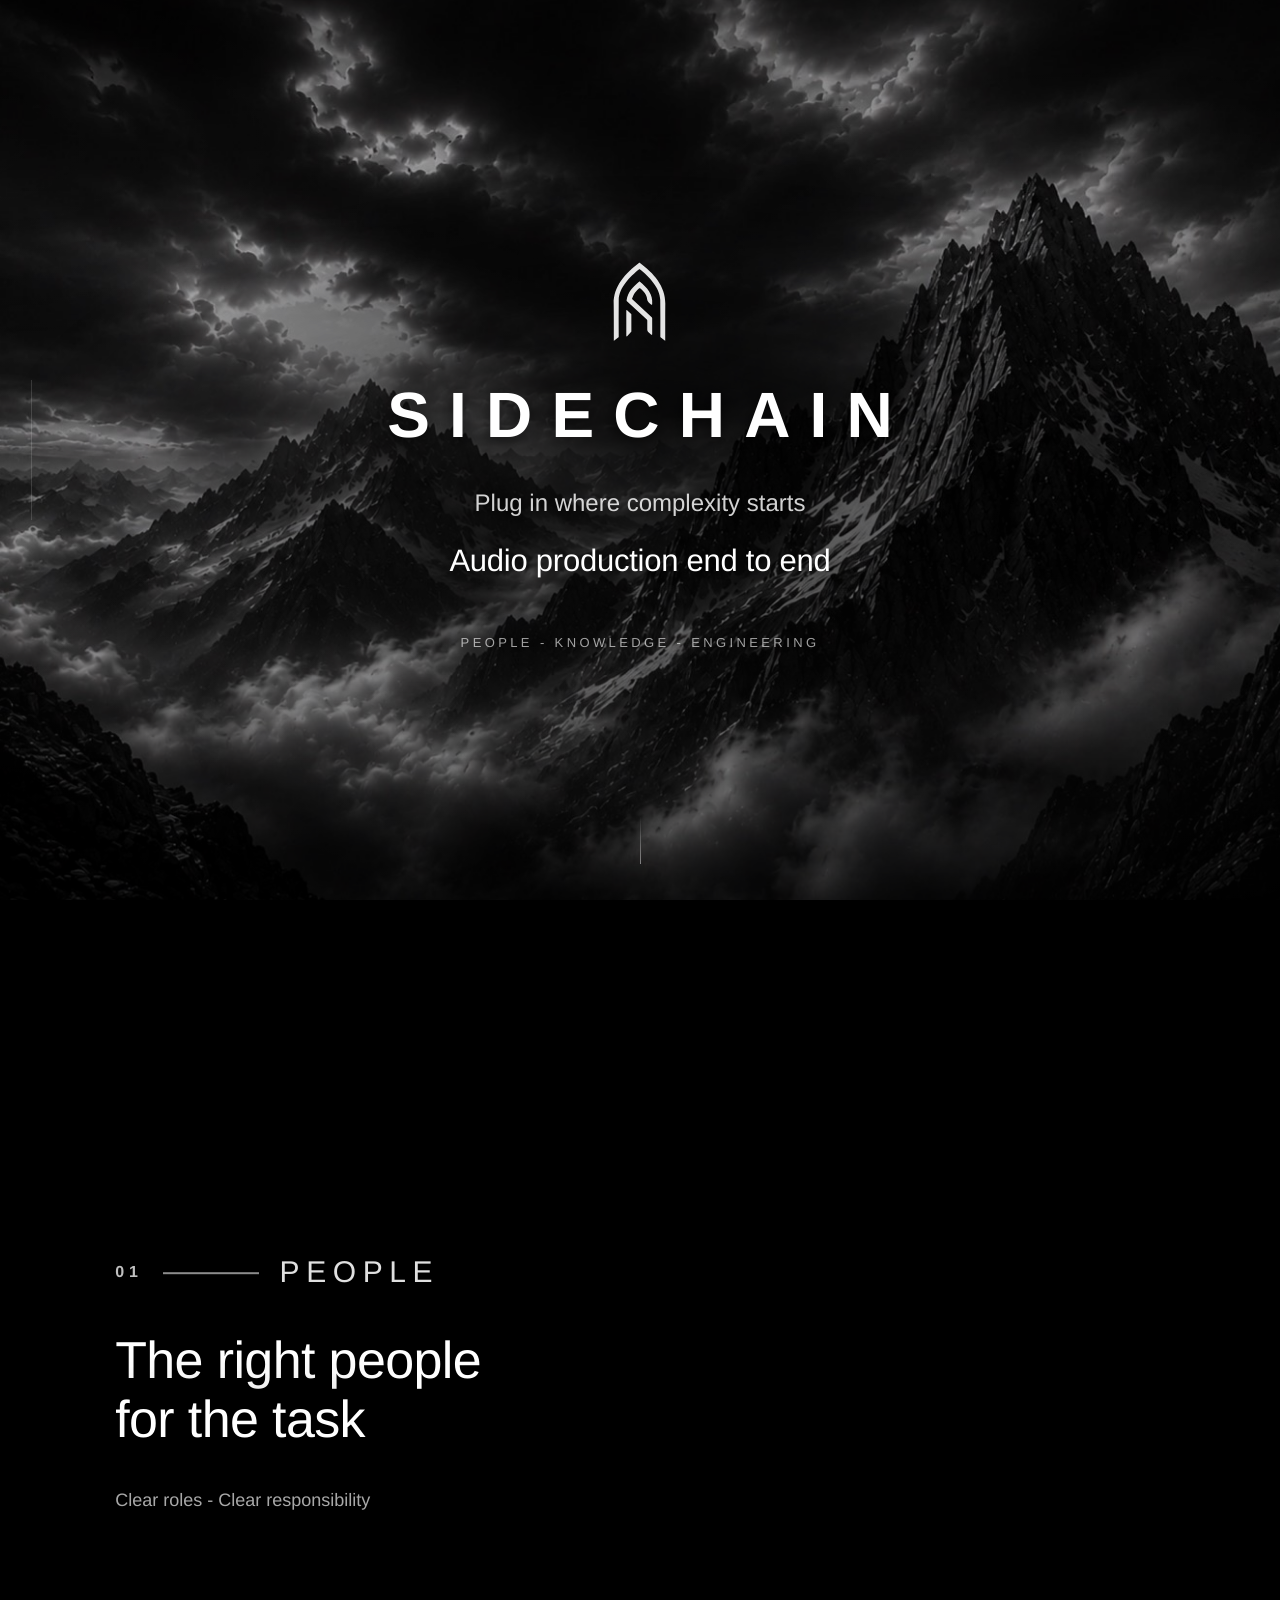
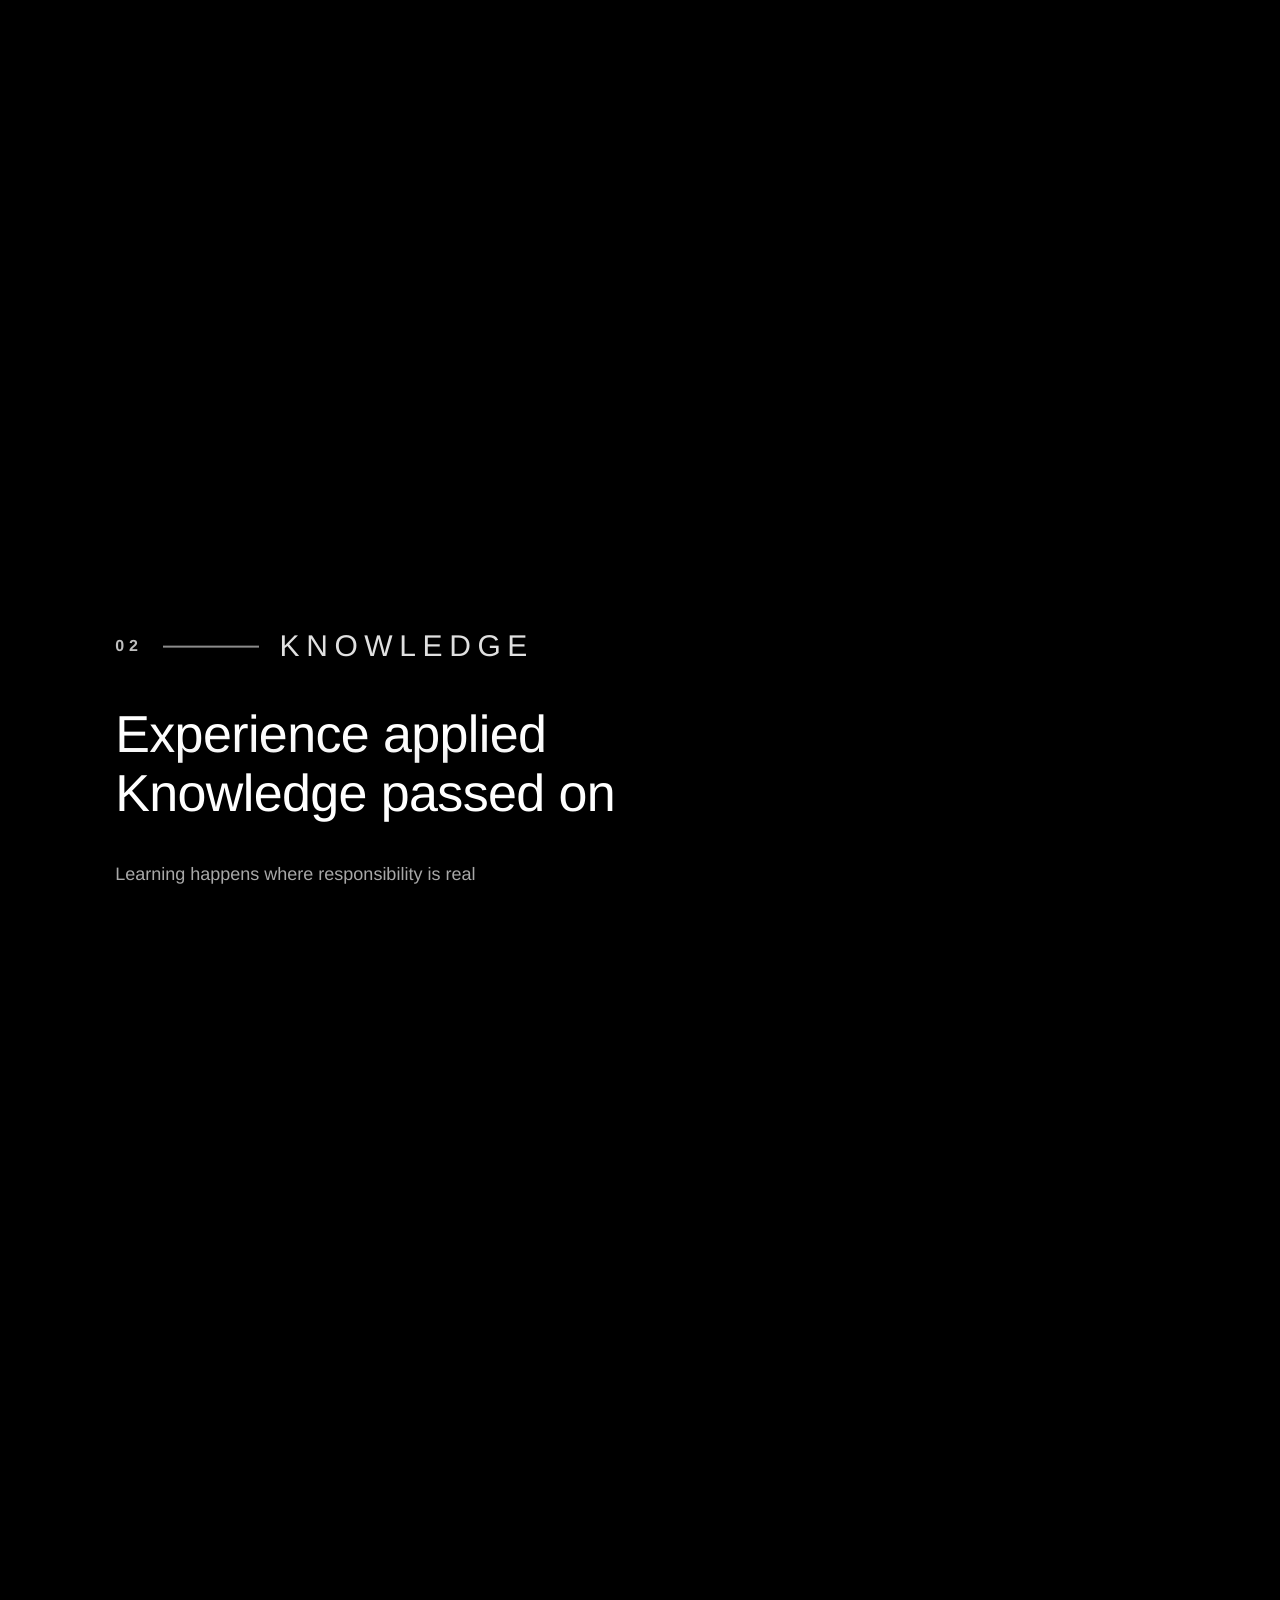
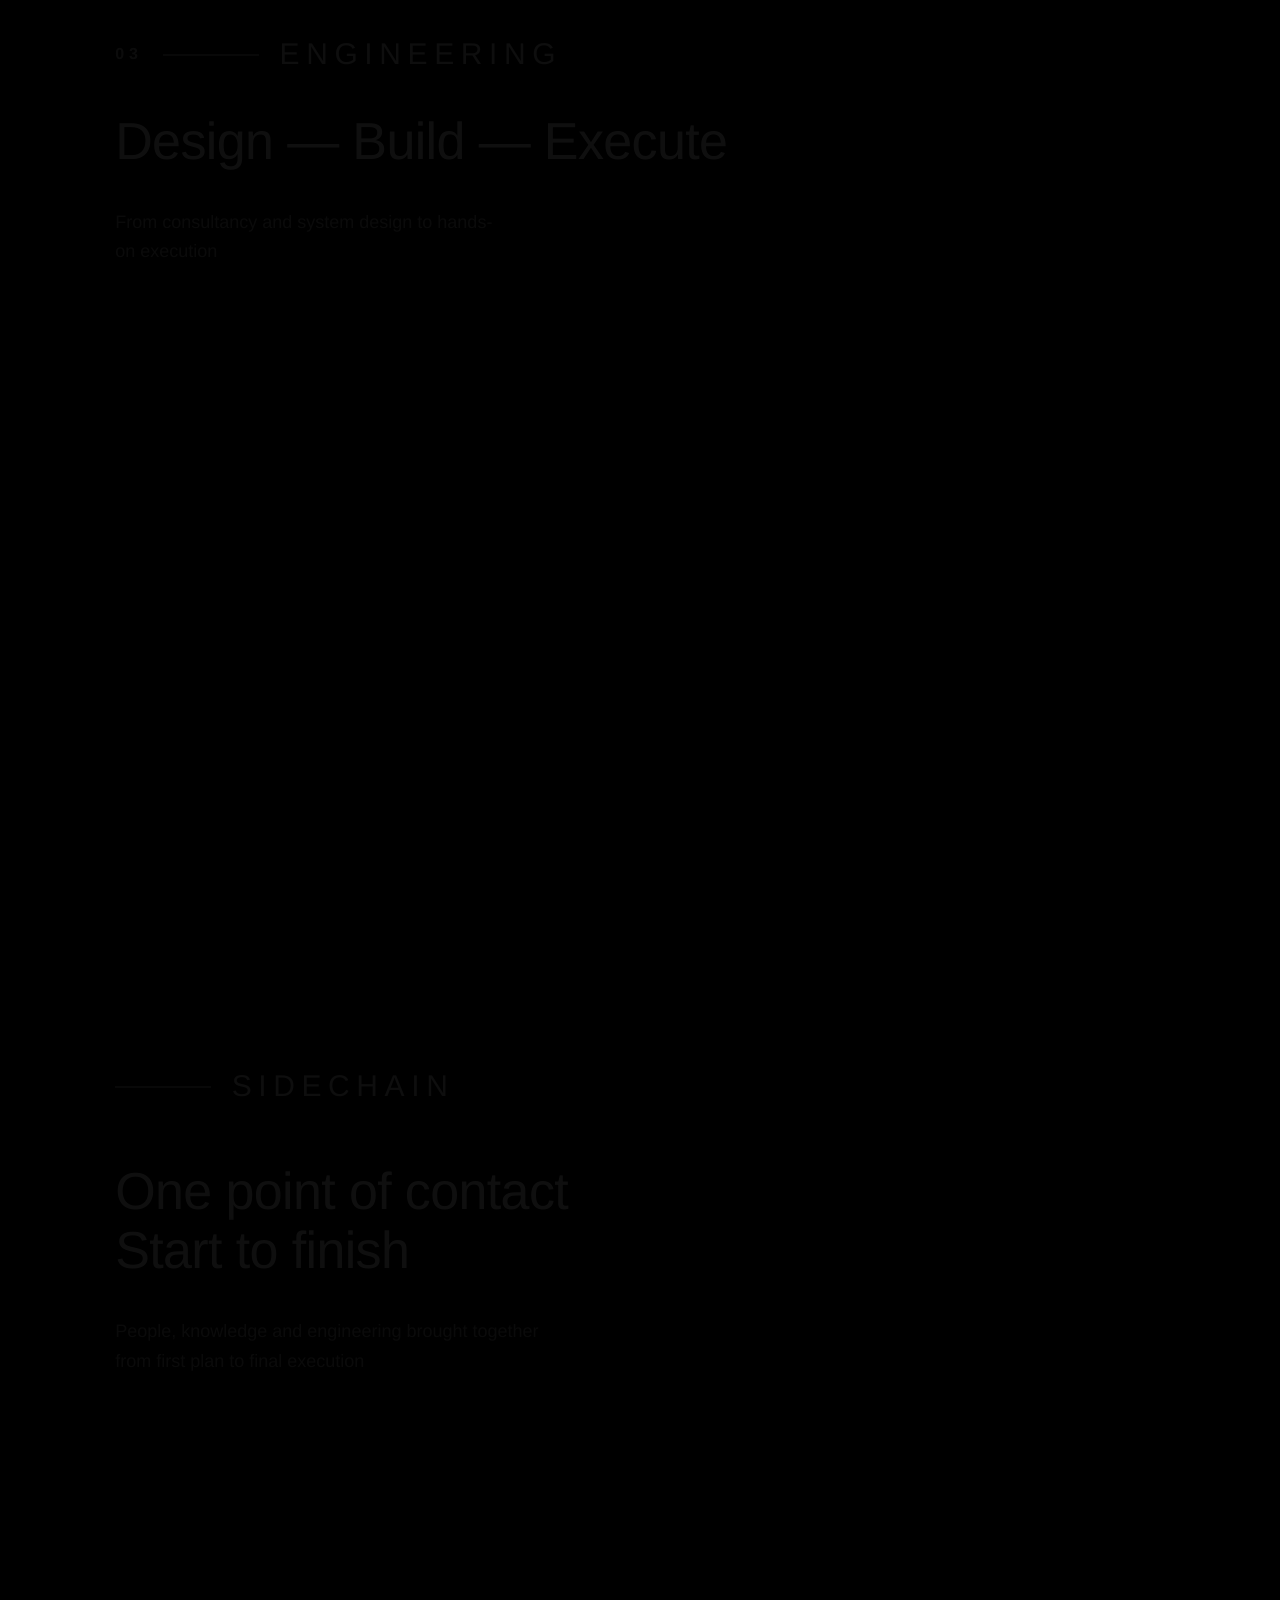
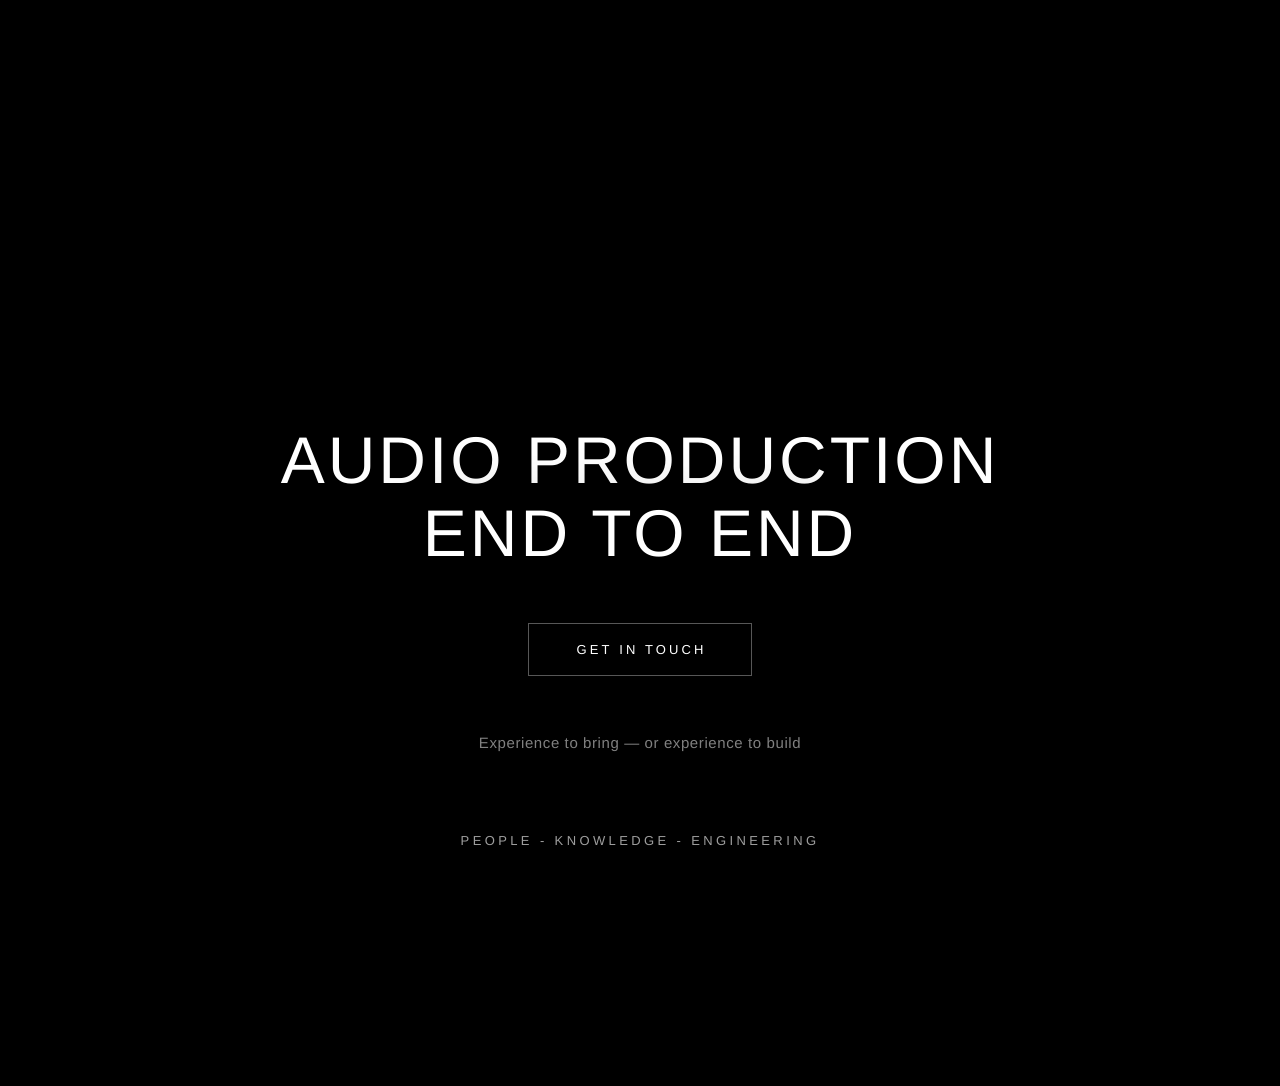
==== index.html @ d7e19b29 "Declare the icon sizes the file actually contains Co-Authored-By: Claude Opus 5 (1M context) <norepl" ====
<!doctype html>
<html lang="en">
  <head>
    <meta charset="utf-8" />
    <meta name="viewport" content="width=device-width, initial-scale=1, viewport-fit=cover" />

    <title>Sidechain · Audio production end to end</title>

    <meta
      name="description"
      content="Audio production end to end. People, knowledge and engineering for live production."
    />

    <link rel="canonical" href="https://sidechain.global" />

    <meta property="og:title" content="Sidechain · Audio production end to end" />
    <meta property="og:description" content="Audio production end to end. People, knowledge and engineering for live production." />
    <meta property="og:type" content="website" />
    <meta property="og:url" content="https://sidechain.global" />
    <meta property="og:image" content="https://sidechain.global/og-card.png" />
    <meta property="og:image:width" content="1200" />
    <meta property="og:image:height" content="630" />
    <meta property="og:image:alt" content="Sidechain · audio production end to end" />
    <meta property="og:site_name" content="Sidechain" />
    <meta property="og:locale" content="en" />

    <meta name="twitter:card" content="summary_large_image" />
    <meta name="twitter:title" content="Sidechain · Audio production end to end" />
    <meta name="twitter:description" content="Audio production end to end. People, knowledge and engineering for live production." />
    <meta name="twitter:image" content="https://sidechain.global/og-card.png" />
    <meta name="twitter:image:alt" content="Sidechain · audio production end to end" />

    <!-- The .ico really does carry 16, 32 and 48; say so rather than letting
         a browser pick on a wrong declaration. -->
    <link rel="icon" href="/favicon.ico" sizes="16x16 32x32 48x48" />
    <link rel="icon" href="/favicon.svg" type="image/svg+xml" sizes="any" />
    <link rel="apple-touch-icon" href="/apple-touch-icon.png" />
    <link rel="manifest" href="/site.webmanifest" />
    <meta name="theme-color" content="#000000" />

    <link rel="stylesheet" href="style.css?v=30" />

    <script type="application/ld+json">
      {
        "@context": "https://schema.org",
        "@type": "Organization",
        "name": "Sidechain",
        "url": "https://sidechain.global",
        "logo": "https://sidechain.global/brand/icon-512.png",
        "image": "https://sidechain.global/og-card.png",
        "description": "Audio production end to end. People, knowledge and engineering for live production.",
        "email": "hello@sidechain.global",
        "knowsAbout": ["Live audio production", "Sound system design", "RF coordination", "Audio crew"],
        "address": { "@type": "PostalAddress", "addressCountry": "BE" }
      }
    </script>
  </head>

  <body>

    <!-- ═══ FIXED ENVIRONMENT ═══════════════════════════════════════════
         Never scrolls. The whole page is read through this one landscape.
         Layers, back to front:
           .env-media  mountain video (hero.jpg underneath as the base and
                       the fallback for mobile, reduced motion, no-codec)
           .env-mist   two drifting cloud fields, 90s and 130s cycles
           .env-veil   black readability overlay, opacity driven by scroll
    -->
    <div class="env" aria-hidden="true">
      <div class="env-media">
        <video
          class="env-video"
          autoplay
          muted
          loop
          playsinline
          preload="auto"
        >
          <!-- hero-loop.mp4 is the source clip followed by its own reverse,
               so the last frame is one step from the first and the loop has
               no cut in it. 10s at 0.5x reads as a 20s weather cycle.
               H.264 only, and deliberately: the HEVC original would not
               decode in Firefox or on most Windows machines, and one file
               that behaves the same everywhere beats two that do not.
               Rebuild it with _tools/pingpong.swift after replacing the clip. -->
          <source src="hero-loop.mp4" type="video/mp4; codecs=avc1.4d401f" />
        </video>
      </div>

      <!-- The cloud field. Its own slow drift runs on the two children; the
           wrapper is what scrolling moves, so the two never fight over the
           same transform. -->
      <div class="env-weather">
        <div class="env-mist env-mist-a"></div>
        <div class="env-mist env-mist-b"></div>
      </div>
      <div class="env-veil"></div>
    </div>


    <!-- ═══ FIXED RAIL ══════════════════════════════════════════════════
         A hairline that fills as the page is read. The only persistent
         interface element on the page.
    -->
    <div class="rail" aria-hidden="true">
      <span class="railTrack"><span class="railFill"></span></span>
    </div>


    <!-- ═══ SCROLLING CONTENT ═══════════════════════════════════════════
         The Production and Gear chapters and the coverage drawing were cut,
         not lost: they are in commit fa2a7c5 and in the history of this file.
         They are kept out of the source because commented-out copy still
         ships to every visitor and shows up in view-source. -->
    <main class="scroll">

      <!-- ── Opening ────────────────────────────────────────────────── -->
      <section class="ch ch-hero" data-chapter="00">
        <div class="chInner chInner-center">
          <img class="mark" src="logo.svg" width="104" height="104" alt="" />
          <p class="wordmark">SIDECHAIN</p>

          <p class="tagline">Plug in where complexity starts</p>

          <h1 class="heroLine">Audio production end to end</h1>

          <p class="elements">People - Knowledge - Engineering</p>
        </div>

        <div class="cue" aria-hidden="true"></div>
      </section>




      <!-- ── 01 People ──────────────────────────────────────────────── -->
      <section class="ch" data-chapter="01">
        <div class="chInner">
          <p class="chLabel">
            <span class="chNum">01</span>
            <span class="chRule"></span>
            <span class="chName">People</span>
          </p>

          <h2 class="chHead">
            The right people<br />
            for the task
          </h2>

          <p class="chNote">Clear roles - Clear responsibility</p>
        </div>
      </section>


      <!-- ── 02 Knowledge ───────────────────────────────────────────── -->
      <section class="ch" data-chapter="02">
        <div class="chInner">
          <p class="chLabel">
            <span class="chNum">02</span>
            <span class="chRule"></span>
            <span class="chName">Knowledge</span>
          </p>

          <h2 class="chHead">
            Experience applied<br />
            Knowledge passed on
          </h2>

          <p class="chNote">Learning happens where responsibility is real</p>
        </div>
      </section>




      <!-- ── 03 Engineering ─────────────────────────────────────────────
           The only chapter carrying a drawing. Coverage arcs over a venue
           footprint, thin and unlabelled: the work shown, not claimed.
           No numbers — invented figures read as fake to this audience.
      -->
      <section class="ch ch-eng" data-chapter="03">

        <div class="chInner">
          <p class="chLabel">
            <span class="chNum">03</span>
            <span class="chRule"></span>
            <span class="chName">Engineering</span>
          </p>

          <h2 class="chHead">Design &#8212; Build &#8212; Execute</h2>

          <p class="chNote">
            From consultancy and system design to hands-on execution
          </p>
        </div>
      </section>


      <!-- ── Sidechain ──────────────────────────────────────────────────
           Where the three pillars land. Deliberately unnumbered: it is not a
           fourth pillar but what the other three add up to, so the label row
           keeps the rule and drops the number. Taller than a pillar, with
           more air above the headline.
      -->
      <section class="ch ch-sum">
        <div class="chInner">
          <p class="chLabel">
            <span class="chRule"></span>
            <span class="chName">Sidechain</span>
          </p>

          <h2 class="chHead">
            One point of contact<br />
            Start to finish
          </h2>

          <p class="chNote">
            People, knowledge and engineering brought together from first plan
            to final execution
          </p>
        </div>
      </section>


      <!-- ── Closing ────────────────────────────────────────────────── -->
      <section class="ch ch-close" data-chapter="04">
        <div class="chInner chInner-center">
          <h2 class="statement statement-close">
            Audio production<br />
            end to end
          </h2>

          <p class="contact">
            <a
              class="btn"
              href="mailto:hello@sidechain.global"
              aria-label="Get in touch: hello@sidechain.global"
            >Get in touch</a>
          </p>

          <!-- Not a second call to action, and deliberately not a link: it
               takes its meaning from the button above it. -->
          <p class="invite">Experience to bring &#8212; or experience to build</p>

          <p class="elements elements-close">People - Knowledge - Engineering</p>
        </div>
      </section>

    </main>


    <script>
      (function () {
        'use strict';

        var root    = document.documentElement;
        var video   = document.querySelector('.env-video');
        var still   = window.matchMedia('(prefers-reduced-motion: reduce)').matches;
        var sections = Array.prototype.slice.call(document.querySelectorAll('.ch'));
        var railFill = document.querySelector('.railFill');

        // Reduced motion: everything visible, nothing driven by scroll.
        if (still) {
          root.classList.add('is-still');
          sections.forEach(function (s) { s.style.setProperty('--v', 1); });
          return;
        }

        root.classList.add('is-live');

        var queued = false;

        // Scroll speeds the sky up and eases it back down. Rate is chased
        // rather than set, so a flick of the wheel is a gust and not a jump.
        // The clip is 24fps, so playing it at rate r shows 24r distinct frames
        // a second. At 0.28 that is under 7, which the eye reads as judder.
        // 0.55 keeps it slow and puts it back above 13.
        var REST_RATE = 0.55;
        var MAX_RATE  = 1.5;
        var lastY     = window.scrollY;
        var rate      = REST_RATE;
        var gust      = 0;

        function frame() {
          queued = false;

          var vh   = window.innerHeight;
          var max  = Math.max(1, document.body.scrollHeight - vh);
          var page = Math.min(1, Math.max(0, window.scrollY / max));

          // Distance moved since the last frame, in screens per frame.
          var moved = Math.abs(window.scrollY - lastY) / vh;
          lastY = window.scrollY;
          gust  = Math.max(gust * 0.965, Math.min(1, moved * 9));

          // Page progress: drives the veil, the parallax and the rail fill.
          root.style.setProperty('--sp', page.toFixed(4));
          if (railFill) railFill.style.transform = 'scaleY(' + page.toFixed(4) + ')';

          // Per-section visibility: 1 at the centre of the viewport, easing to
          // 0 as the section's midpoint reaches either edge. Content surfaces
          // out of the landscape and sinks back into it.
          for (var i = 0; i < sections.length; i++) {
            var s   = sections[i];
            var box = s.getBoundingClientRect();
            var mid = box.top + box.height / 2;
            var d   = Math.abs(mid - vh / 2) / (vh * 0.72);
            var v   = Math.min(1, Math.max(0, 1 - d));

            v = v * v * (3 - 2 * v); // smoothstep
            s.style.setProperty('--v', v.toFixed(3));
          }

          if (video && video.readyState > 0) {
            var target = REST_RATE + (MAX_RATE - REST_RATE) * gust;
            rate += (target - rate) * 0.045;

            // Write it only when it has actually moved. Assigning
            // playbackRate every frame makes the decoder re-time the stream
            // sixty times a second for changes too small to see.
            if (Math.abs(rate - video.playbackRate) > 0.02) {
              video.playbackRate = rate;
            }
          }

          // Keep the loop alive until the gust has died and the rate has
          // settled. Without this the loop only ran on scroll events, so the
          // sky stayed at whatever speed the last scroll left it at.
          if (gust > 0.002 || Math.abs(rate - REST_RATE) > 0.004) onScroll();
        }

        function onScroll() {
          if (queued) return;
          queued = true;
          requestAnimationFrame(frame);
        }

        window.addEventListener('scroll', onScroll, { passive: true });
        window.addEventListener('resize', onScroll);
        frame();

        // Half speed at rest: the clouds drift instead of racing.
        if (video) {
          video.playbackRate = REST_RATE;
          video.play().catch(function () {
            // Autoplay refused (iOS low power, data saver). hero.jpg stays.
          });
        }
      }());
    </script>
  </body>
</html>
---- style.css ----
/* ═══════════════════════════════════════════════════════════════════════
   Sidechain — one continuous cinematic scene.

   The landscape is fixed. The content scrolls through it. There are no
   opaque section backgrounds anywhere: readability is bought with black
   gradients only, so the mountain is never covered up, only dimmed.
   ═══════════════════════════════════════════════════════════════════════ */

* { margin: 0; padding: 0; box-sizing: border-box; }

:root {
  --bg:     #000;
  --fg:     #fff;
  --muted:  rgba(255,255,255,.82);
  --muted2: rgba(255,255,255,.50);

  /* Scroll progress 0 → 1, written by JS. Falls back to 0 without JS. */
  --sp: 0;
}

html {
  background: var(--bg);
  color: var(--fg);
  -webkit-text-size-adjust: 100%;
}

body {
  /* System stack only — no webfont, so the site makes zero third-party
     requests and there is no flash of unstyled text over the landscape. */
  font-family: -apple-system, BlinkMacSystemFont, "Segoe UI", "Helvetica Neue",
               Helvetica, Arial, sans-serif;
  -webkit-font-smoothing: antialiased;
  text-rendering: geometricPrecision;
  overflow-x: hidden;
}

a { color: inherit; text-decoration: none; }

/* Say the colour rather than inheriting it: an inherited value loses to any
   host stylesheet that colours headings, and this page is dark type away
   from unreadable. */
h1, h2 { color: var(--fg); font-weight: inherit; }


/* ═══ FIXED ENVIRONMENT ══════════════════════════════════════════════ */

.env {
  position: fixed;
  inset: 0;
  z-index: 0;
  overflow: hidden;
  pointer-events: none;
  background: #000;
}

/* hero.jpg is the base layer: it is what shows on mobile, under reduced
   motion, and in any browser that will not decode the video. The video
   sits on top of it, so a failed decode degrades to a still frame. */
.env-media {
  position: absolute;
  inset: -4vh -4vw;                 /* bleed, so parallax never shows an edge */
  background-image: url('hero.jpg');
  background-size: cover;
  background-position: center 34%;
  background-repeat: no-repeat;

  /* Extremely subtle depth: 1.00 → 1.07 over the whole page. */
  transform: scale(calc(1 + 0.07 * var(--sp)))
             translateY(calc(-2vh * var(--sp)));
  transform-origin: 50% 40%;
  will-change: transform;
}

/* The source clip carries a watermark in the bottom right corner. The video
   box is drawn taller than its container and anchored to the top, so the last
   ~130px of the frame falls outside .env (overflow: hidden) and is never seen.
   Raise the offset if the watermark ever reappears. */
.env-video {
  position: absolute;
  top: 0;
  left: 0;
  width: 100%;
  height: calc(100% + 130px);
  object-fit: cover;
  object-position: center top;
}

/* ── Mist ─────────────────────────────────────────────────────────────
   Two soft white fields drifting across each other on very long, offset
   cycles. This is where most of the "the world is moving" feeling comes
   from, and it is the only motion that survives when the video does not
   play at all. */

/* Scrolling pushes the cloud field across and down: the weather moves
   because you moved, not only because time passed. The wrapper carries the
   scroll transform, the children carry their own animation. */
.env-weather {
  position: absolute;
  inset: 0;
  transform: translate3d(calc(-8vw * var(--sp)), calc(3vh * var(--sp)), 0);
  will-change: transform;
}

.env-mist {
  position: absolute;
  inset: -34%;
  opacity: .5;
  mix-blend-mode: screen;
}

.env-mist-a {
  background: radial-gradient(45% 30% at 30% 55%, rgba(255,255,255,.10), rgba(255,255,255,0) 70%),
              radial-gradient(35% 22% at 72% 40%, rgba(255,255,255,.07), rgba(255,255,255,0) 70%);
  animation: driftA 165s ease-in-out infinite alternate;
}

.env-mist-b {
  background: radial-gradient(55% 26% at 60% 68%, rgba(255,255,255,.08), rgba(255,255,255,0) 72%),
              radial-gradient(30% 18% at 18% 30%, rgba(255,255,255,.06), rgba(255,255,255,0) 70%);
  animation: driftB 235s ease-in-out infinite alternate;
}

@keyframes driftA {
  from { transform: translate3d(-3%, 1%, 0) scale(1.00); }
  to   { transform: translate3d( 4%, -2%, 0) scale(1.08); }
}

@keyframes driftB {
  from { transform: translate3d( 3%, -1%, 0) scale(1.06); }
  to   { transform: translate3d(-4%, 2%, 0) scale(1.00); }
}

/* ── Veil ─────────────────────────────────────────────────────────────
   Global readability dimmer. Light over the opening, heavier through the
   chapters where there is more to read, so the page walks from open sky
   into deeper weather as it is read. */

.env-veil {
  position: absolute;
  inset: 0;
  background:
    linear-gradient(to bottom,
      rgba(0,0,0,.55) 0%,
      rgba(0,0,0,.12) 26%,
      rgba(0,0,0,.14) 62%,
      rgba(0,0,0,.72) 92%,
      rgba(0,0,0,.90) 100%),
    rgba(0,0,0,.30);
  opacity: calc(.72 + .28 * var(--sp));
}


/* ═══ RAIL ═══════════════════════════════════════════════════════════ */

/* A bare progress hairline. It deliberately carries no number: the chapter
   labels already show 01–05, and a number here landed on the same line as
   the label it was repeating. */
.rail {
  position: fixed;
  z-index: 3;
  left: max(22px, 2.4vw);
  top: 50%;
  transform: translateY(-50%);
  pointer-events: none;
}

.railTrack {
  display: block;
  position: relative;
  width: 1px;
  height: 140px;
  background: rgba(255,255,255,.14);
}

.railFill {
  position: absolute;
  inset: 0;
  background: rgba(255,255,255,.55);
  transform: scaleY(0);
  transform-origin: top;
}


/* ═══ SCROLLING CONTENT ══════════════════════════════════════════════ */

.scroll {
  position: relative;
  z-index: 2;
}

/* Each chapter gets more than a screen, so a statement is never rushed
   past and never shares the viewport with the next one. */
.ch {
  /* Per-section visibility, 0 → 1 → 0 as the section crosses the viewport.
     JS overwrites it as an inline style; declared here so a page without JS
     simply shows every chapter at full strength. */
  --v: 1;

  position: relative;
  min-height: 108vh;
  min-height: 108svh;
  display: grid;
  align-items: center;
  padding: 14vh max(24px, 6vw) 14vh max(64px, 9vw);
}

.ch-hero,
.ch-close {
  min-height: 100vh;
  min-height: 100svh;
  justify-items: center;
  text-align: center;
  padding-left: max(24px, 6vw);
}

/* --v is per-section visibility, 0 → 1 → 0 as it crosses the viewport.
   Set to 1 by CSS here so a page without JS shows everything. */
.chInner {
  position: relative;
  width: min(760px, 100%);
  min-width: 0;
  max-width: 100%;
  opacity: var(--v);
  transform: translateY(calc(22px * (1 - var(--v))));
}

.is-live .chInner {
  opacity: calc(.06 + .94 * var(--v));
}

.chInner-center { width: min(900px, 100%); }

/* Local readability wash. A wide, soft, off-centre ellipse rather than a
   panel: it darkens the landscape behind the words without ever reading
   as a box drawn on top of it. */
.chInner::before {
  content: '';
  position: absolute;
  z-index: -1;
  inset: -12vh -22vw -12vh -18vw;
  background: radial-gradient(60% 52% at 34% 50%,
              rgba(0,0,0,.86), rgba(0,0,0,.42) 52%, rgba(0,0,0,0) 78%);
  opacity: var(--v);
  pointer-events: none;
}

.chInner-center::before {
  inset: -14vh -20vw;
  background: radial-gradient(58% 54% at 50% 50%,
              rgba(0,0,0,.72), rgba(0,0,0,.30) 54%, rgba(0,0,0,0) 78%);
}


/* ── Opening ─────────────────────────────────────────────────────────── */

.mark {
  display: block;
  margin: 0 auto clamp(20px, 3.4vh, 32px);
  width: clamp(72px, 8vw, 104px);
  height: auto;
  filter: invert(1);
  opacity: .92;
}

/* The opening leads with identity: mark, then wordmark, then the tagline,
   then what the company actually does. The message is not the largest thing
   here — it gets its full size at the close, where it stands alone. */
.wordmark {
  font-size: clamp(26px, 5.4vw, 64px);
  font-weight: 700;
  letter-spacing: 0.30em;
  text-indent: 0.30em;          /* balances the trailing letter-space */
  line-height: 1;
  color: var(--fg);
  margin-bottom: clamp(26px, 4.5vh, 42px);
  text-shadow: 0 0 60px rgba(0,0,0,.85), 0 2px 14px rgba(0,0,0,.65);
}

.tagline {
  text-wrap: balance;
  font-size: clamp(16px, 2vw, 24px);
  font-weight: 300;
  line-height: 1.35;
  color: var(--muted);
  text-shadow: 0 0 30px rgba(0,0,0,.9), 0 1px 8px rgba(0,0,0,.8);
}

.heroLine {
  text-wrap: balance;
  font-size: clamp(19px, 2.5vw, 31px);
  font-weight: 400;
  line-height: 1.25;
  letter-spacing: -0.008em;
  color: var(--fg);
  margin-top: clamp(14px, 2.4vh, 22px);
  text-shadow: 0 0 40px rgba(0,0,0,.85), 0 2px 12px rgba(0,0,0,.65);
}

.statement {
  text-wrap: balance;
  font-size: clamp(38px, 7.4vw, 92px);
  font-weight: 500;
  line-height: 1.04;
  letter-spacing: -0.015em;
  color: var(--fg);
  text-shadow: 0 0 60px rgba(0,0,0,.85), 0 2px 14px rgba(0,0,0,.65);
}

.elements {
  font-size: clamp(10px, 1.2vw, 13px);
  font-weight: 400;
  letter-spacing: 0.26em;
  text-transform: uppercase;
  color: rgba(255,255,255,.62);
  margin-top: clamp(34px, 6vh, 60px);
  text-shadow: 0 0 24px rgba(0,0,0,.9);
}

.cue {
  position: absolute;
  z-index: 2;
  bottom: max(28px, 4vh);
  left: 50%;
  width: 1px;
  height: 48px;
  background: linear-gradient(to bottom, rgba(255,255,255,0), rgba(255,255,255,.45));
  pointer-events: none;
}


/* ── Chapters ────────────────────────────────────────────────────────── */

.chLabel {
  display: flex;
  align-items: center;
  gap: clamp(14px, 1.6vw, 22px);
  font-size: clamp(11px, 1.4vw, 16px);
  letter-spacing: 0.30em;
  text-transform: uppercase;
  color: rgba(255,255,255,.60);
  margin-bottom: clamp(26px, 4.6vh, 44px);
}

.chNum   { color: rgba(255,255,255,.75); font-weight: 600; }
.chRule  { width: clamp(36px, 7.5vw, 108px); height: 2px; background: rgba(255,255,255,.55); }

/* The pillar name carries the section, so it is sized as a heading in its own
   right. The number and the rule stay at label size beside it. */
.chName {
  font-size: clamp(17px, 2.5vw, 30px);
  letter-spacing: 0.22em;
  color: rgba(255,255,255,.88);
  text-shadow: 0 0 24px rgba(0,0,0,.9);
}

.chHead {
  text-wrap: balance;
  font-size: clamp(26px, 4.3vw, 52px);
  font-weight: 400;
  line-height: 1.14;
  letter-spacing: -0.012em;
  color: var(--fg);
  text-shadow: 0 0 50px rgba(0,0,0,.85), 0 2px 12px rgba(0,0,0,.6);
}

.chNote {
  text-wrap: pretty;
  font-size: clamp(15px, 1.5vw, 18px);
  font-weight: 300;
  line-height: 1.62;
  /* Not --muted2: at .50 this sat right on the edge of readable where the
     landscape behind it is a lit slope rather than sky. */
  color: rgba(255,255,255,.66);
  max-width: 44ch;
  margin-top: clamp(22px, 4vh, 36px);
  text-shadow: 0 0 24px rgba(0,0,0,.9);
}



/* ── Sidechain, the conclusion ───────────────────────────────────────── */

/* More room than a pillar gets, because this is where the three of them
   land. Everything else about it is the chapter system unchanged. */
.ch-sum { min-height: 130vh; }

.ch-sum .chLabel { margin-bottom: clamp(34px, 6.5vh, 60px); }
.ch-sum .chHead  { margin-bottom: clamp(10px, 2vh, 18px); }

.chNote + .chNote { margin-top: 16px; }


/* ── Closing ─────────────────────────────────────────────────────────── */

.ch-close { min-height: 100vh; }

/* The close is set in caps: it is a sign-off rather than a sentence, and it
   sits in the same register as the pillars under it. Caps read larger than
   lower case at the same size, so the size comes down and the tracking opens
   up to stop the words gluing together. */
.statement-close {
  text-transform: uppercase;
  font-size: clamp(26px, 5.2vw, 66px);
  letter-spacing: 0.045em;
  font-weight: 500;
  line-height: 1.1;
}

.contact {
  margin-top: clamp(36px, 6vh, 58px);
}

/* A hairline rectangle in the same register as the pillars: uppercase, widely
   tracked, no fill until it is pointed at. The only thing on the page that
   responds to a cursor, which is what makes it read as the way out. */
.btn {
  display: inline-block;
  padding: clamp(15px, 2vh, 20px) clamp(28px, 4vw, 44px);
  border: 1px solid rgba(255,255,255,.34);
  background: rgba(0,0,0,.28);
  font-size: clamp(11px, 1.2vw, 13px);
  font-weight: 500;
  letter-spacing: 0.24em;
  text-indent: 0.24em;
  text-transform: uppercase;
  color: var(--fg);
  transition: background-color .3s ease, border-color .3s ease, color .3s ease;
}

.btn:hover,
.btn:focus-visible {
  background: rgba(255,255,255,.92);
  border-color: rgba(255,255,255,.92);
  color: #000;
  outline: none;
}

.btn:focus-visible {
  box-shadow: 0 0 0 3px rgba(0,0,0,.85);
}

.invite {
  text-wrap: balance;
  font-size: clamp(13px, 1.35vw, 15px);
  font-weight: 300;
  color: var(--muted2);
  letter-spacing: 0.04em;
  margin-top: clamp(38px, 6.5vh, 66px);
  text-shadow: 0 0 24px rgba(0,0,0,.9);
}

.elements-close { margin-top: clamp(48px, 9vh, 90px); }


/* ═══ MOBILE ═════════════════════════════════════════════════════════
   Video off below 720px: a fixed, looping video behind a scrolling page
   is the single most expensive thing on a phone, and hero.jpg with the
   drifting mist keeps the environment alive at a fraction of the cost. */

@media (max-width: 720px) {
  .env-video { display: none; }

  .env-media {
    background-position: 68% 34%;
    transform: scale(calc(1 + 0.05 * var(--sp)));
  }

  .rail { display: none; }

  .ch {
    min-height: 100svh;
    padding: 16vh 24px;
  }

  .chInner::before { inset: -10vh -30vw; }

  /* Sized so the forced line breaks in the copy still fit a 390px screen:
     the longest line is "What the production needs." */
  .wordmark  { font-size: clamp(24px, 8.6vw, 40px); letter-spacing: 0.20em; text-indent: 0.20em; }
  .tagline   { font-size: 17px; }
  .heroLine  { font-size: 17px; }
  .statement       { font-size: clamp(28px, 8.4vw, 52px); }
  .statement-close { font-size: clamp(21px, 6.4vw, 44px); letter-spacing: 0.03em; }
  .chHead    { font-size: clamp(20px, 5.5vw, 38px); }
  .ch-sum    { min-height: 112svh; }
  .chName    { font-size: 17px; letter-spacing: 0.18em; }
  .chNote    { font-size: 15px; }
  .elements  { letter-spacing: 0.16em; font-size: 10px; }

}


/* ═══ REDUCED MOTION ═════════════════════════════════════════════════
   No video, no drift, no parallax, no scroll-driven fading. The same
   page, standing still, with the veil at a fixed readable weight. */

@media (prefers-reduced-motion: reduce) {
  .env-video   { display: none; }
  .env-mist    { animation: none; }
  .env-weather { transform: none; }
  .env-media { transform: none; }
  .env-veil  { opacity: .88; }

  .chInner,
  .is-live .chInner {
    opacity: 1 !important;
    transform: none !important;
  }

  .chInner::before,

}

.is-still .env-video { display: none; }
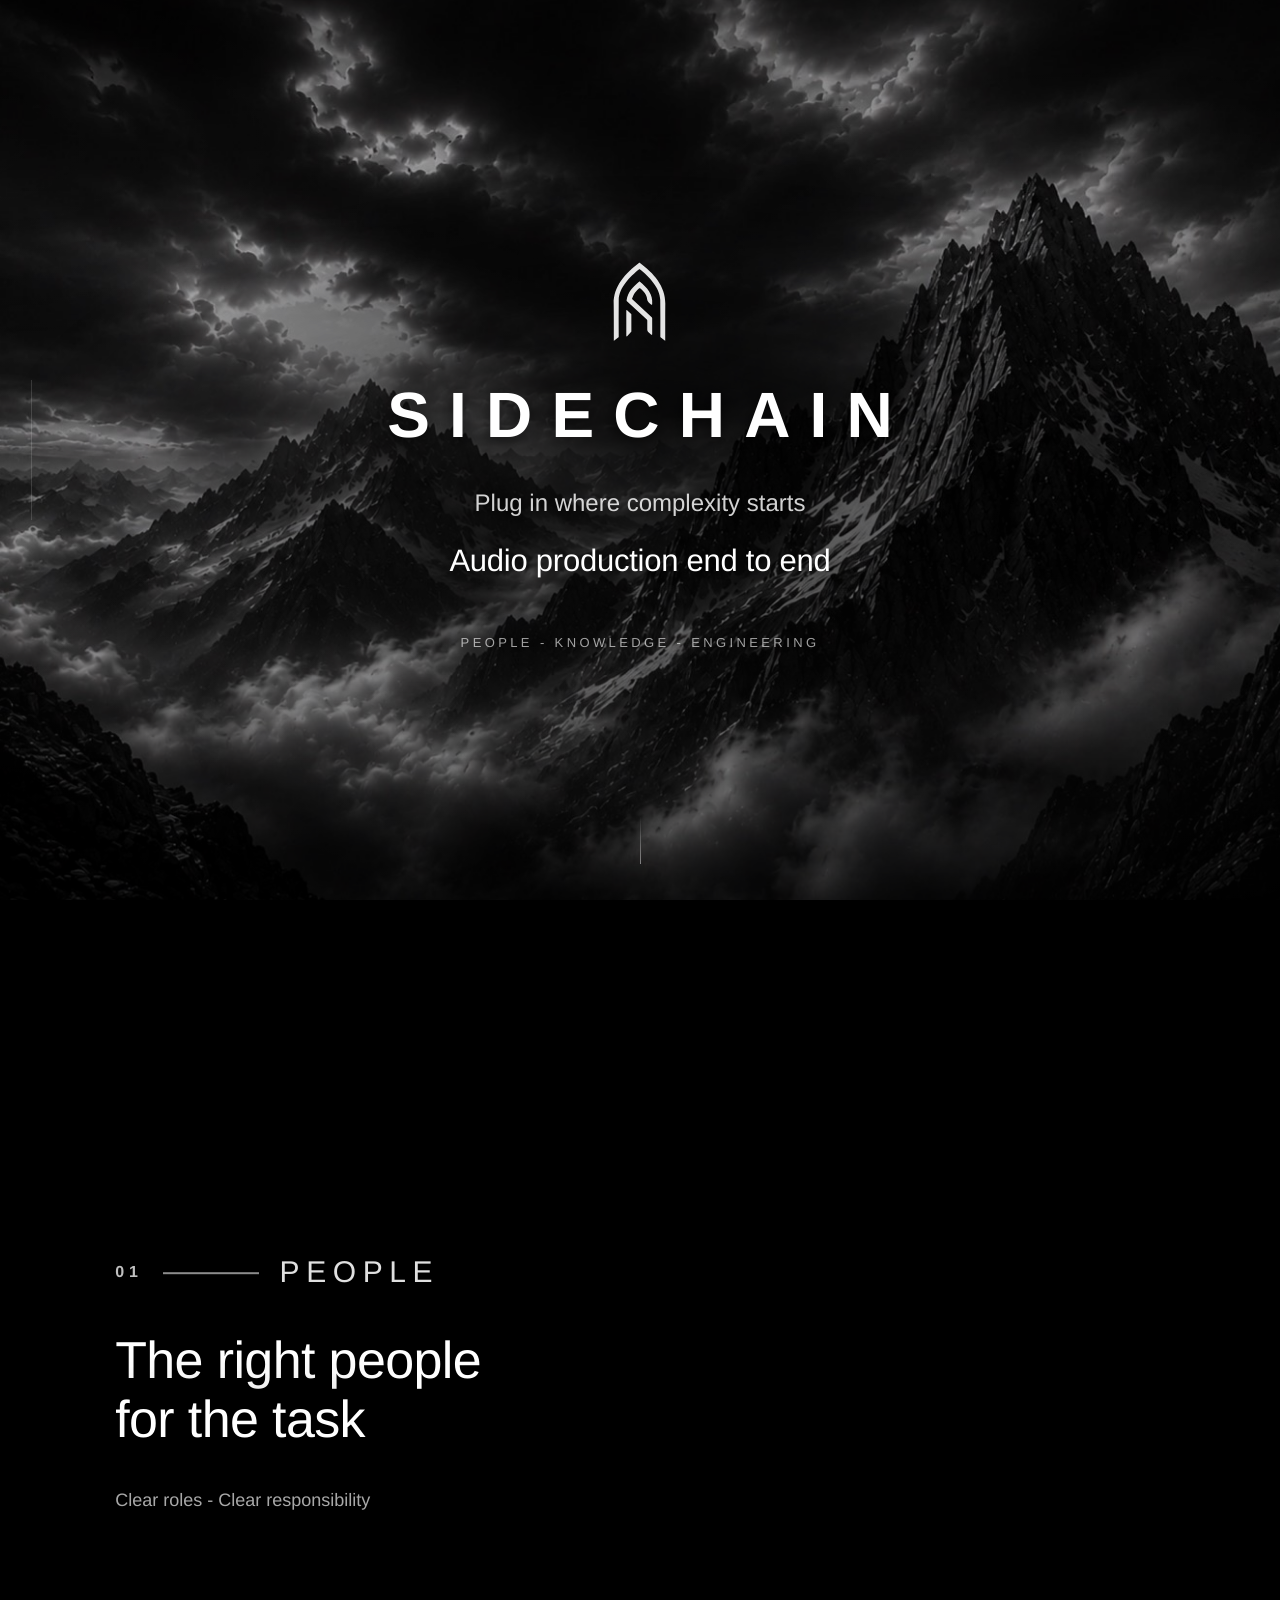
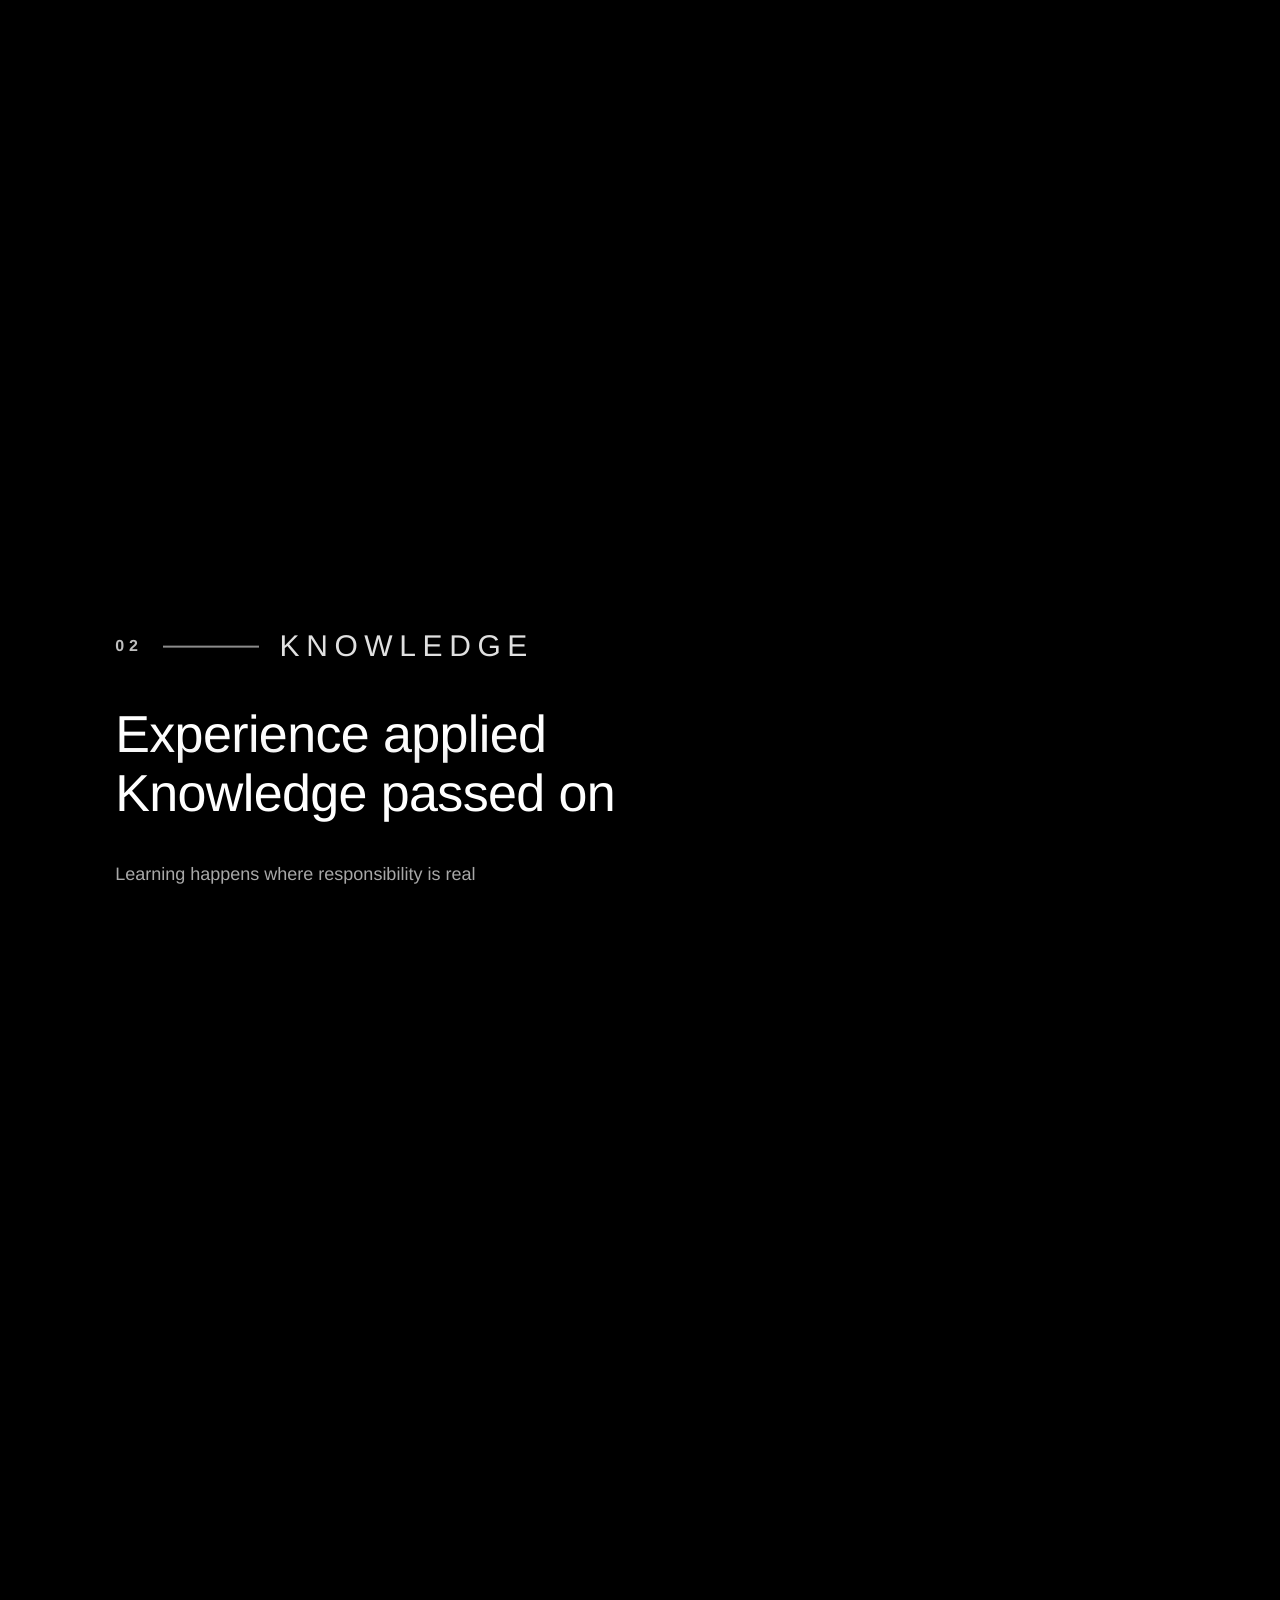
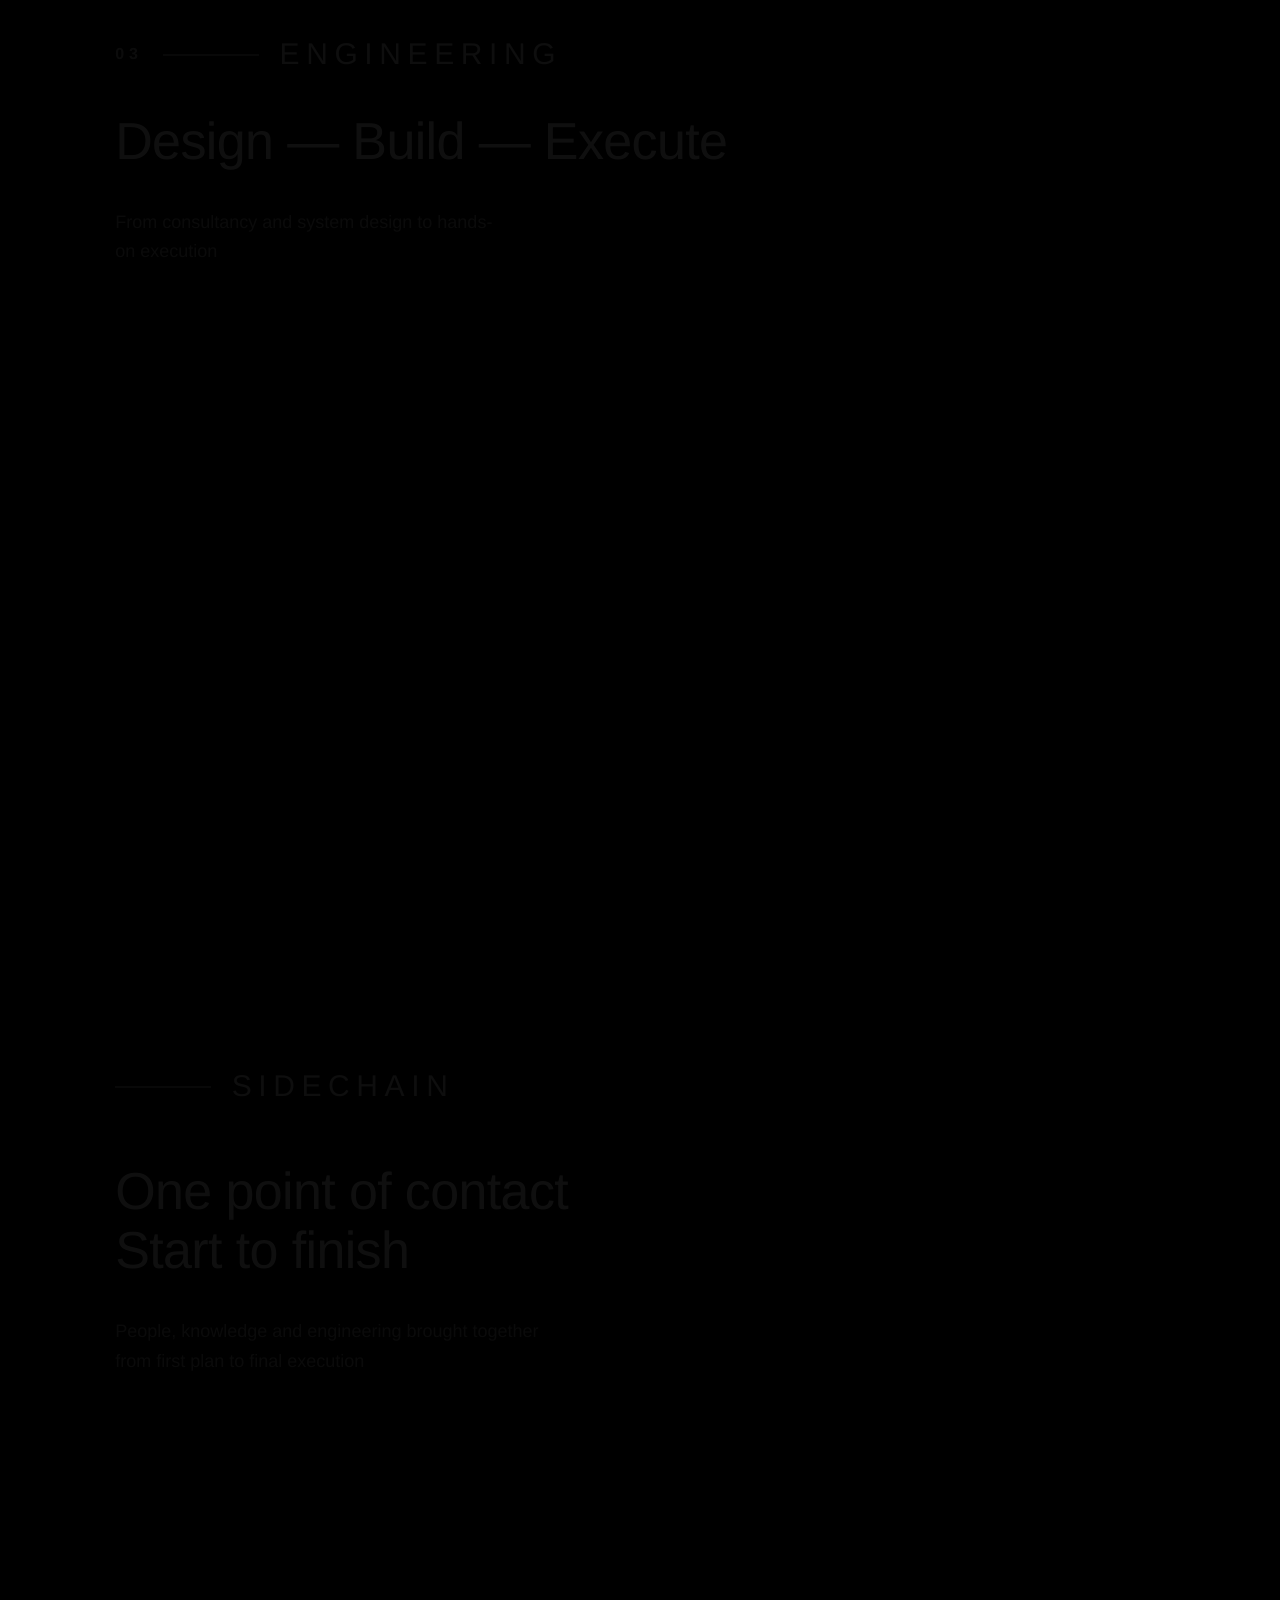
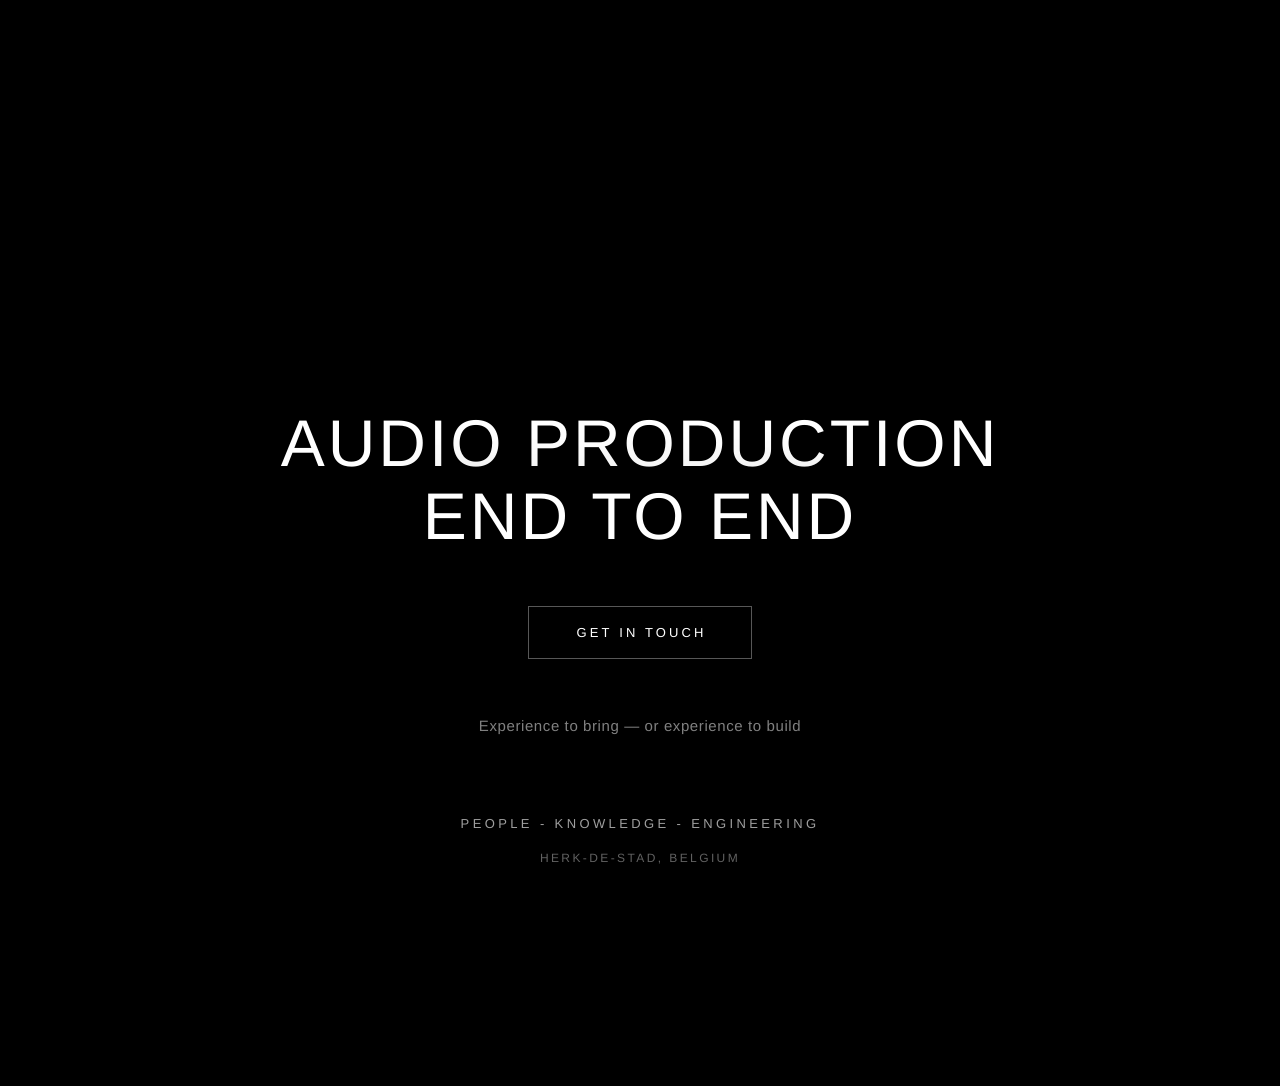
==== commit 8b34b4e8: "Give the sent message a way out, and the home page a place After sending, the page was a dead end. I" ====
--- a/index.html
+++ b/index.html
@@ -38,7 +38,7 @@
     <link rel="manifest" href="/site.webmanifest" />
     <meta name="theme-color" content="#000000" />
 
-    <link rel="stylesheet" href="style.css?v=30" />
+    <link rel="stylesheet" href="style.css?v=32" />
 
     <script type="application/ld+json">
       {
@@ -49,9 +49,18 @@
         "logo": "https://sidechain.global/brand/icon-512.png",
         "image": "https://sidechain.global/og-card.png",
         "description": "Audio production end to end. People, knowledge and engineering for live production.",
+        "legalName": "Sound Waves",
         "email": "hello@sidechain.global",
+        "telephone": "+32472349624",
+        "vatID": "BE0670983741",
         "knowsAbout": ["Live audio production", "Sound system design", "RF coordination", "Audio crew"],
-        "address": { "@type": "PostalAddress", "addressCountry": "BE" }
+        "address": {
+          "@type": "PostalAddress",
+          "streetAddress": "Donderveldstraat 33",
+          "postalCode": "3540",
+          "addressLocality": "Herk-de-Stad",
+          "addressCountry": "BE"
+        }
       }
     </script>
   </head>
@@ -223,7 +232,7 @@
 
 
       <!-- ── Closing ────────────────────────────────────────────────── -->
-      <section class="ch ch-close" data-chapter="04">
+      <section class="ch ch-close" id="close" data-chapter="04">
         <div class="chInner chInner-center">
           <h2 class="statement statement-close">
             Audio production<br />
@@ -233,8 +242,8 @@
           <p class="contact">
             <a
               class="btn"
-              href="mailto:hello@sidechain.global"
-              aria-label="Get in touch: hello@sidechain.global"
+              href="/contact/"
+              aria-label="Get in touch: contact details"
             >Get in touch</a>
           </p>
 
@@ -243,6 +252,11 @@
           <p class="invite">Experience to bring &#8212; or experience to build</p>
 
           <p class="elements elements-close">People - Knowledge - Engineering</p>
+
+          <!-- The only geography on the home page. Not a footer: a company
+               that exists somewhere, and a word for a crawler that otherwise
+               has none. -->
+          <p class="place">Herk-de-Stad, Belgium</p>
         </div>
       </section>
 
--- a/style.css
+++ b/style.css
@@ -451,6 +451,213 @@
 
 .elements-close { margin-top: clamp(48px, 9vh, 90px); }
 
+.place {
+  font-size: clamp(10px, 1.1vw, 12px);
+  letter-spacing: 0.20em;
+  text-transform: uppercase;
+  color: rgba(255,255,255,.38);
+  margin-top: clamp(14px, 2.2vh, 20px);
+  text-shadow: 0 0 24px rgba(0,0,0,.9);
+}
+
+
+/* ═══ CONTACT PAGE ═══════════════════════════════════════════════════
+   One screen in the same environment. The address is the largest thing on
+   it, because it is the only reason anyone is here. */
+
+.ch-contact {
+  min-height: 100vh;
+  min-height: 100svh;
+  align-content: center;
+}
+
+.backHome {
+  position: fixed;
+  z-index: 3;
+  top: max(22px, 3.2vh);
+  left: max(22px, 2.4vw);
+  display: inline-flex;
+  align-items: center;
+  gap: 12px;
+  opacity: .78;
+  transition: opacity .25s ease;
+}
+
+.backHome:hover { opacity: 1; }
+
+.backMark {
+  width: 36px;
+  height: auto;
+  filter: invert(1);
+}
+
+.backWord {
+  font-size: clamp(11px, 1.2vw, 13px);
+  font-weight: 500;
+  letter-spacing: 0.28em;
+  text-indent: 0.28em;
+  text-transform: uppercase;
+}
+
+/* The identification a Belgian business site has to carry. Quiet, but
+   present and machine readable. */
+.details {
+  font-style: normal;
+  font-size: clamp(13px, 1.35vw, 15px);
+  font-weight: 300;
+  line-height: 1.75;
+  color: var(--muted2);
+  margin-top: clamp(40px, 7vh, 72px);
+  text-shadow: 0 0 24px rgba(0,0,0,.9);
+}
+
+/* The address and the phone read louder than the registration lines they
+   sit above: they are the two things anyone actually wants off this block. */
+.detailsLink {
+  display: block;
+  font-size: clamp(15px, 1.55vw, 18px);
+  color: var(--muted);
+  width: fit-content;
+  border-bottom: 1px solid rgba(255,255,255,.16);
+  padding-bottom: 2px;
+  margin-bottom: 8px;
+  transition: color .25s ease, border-bottom-color .25s ease;
+}
+
+.detailsLink:hover {
+  color: var(--fg);
+  border-bottom-color: rgba(255,255,255,.55);
+}
+
+.detailsLink + .detailsName { margin-top: clamp(26px, 4.5vh, 40px); }
+
+.detailsName {
+  display: block;
+  color: var(--muted);
+  letter-spacing: 0.16em;
+  text-transform: uppercase;
+  font-size: clamp(11px, 1.15vw, 13px);
+  margin-bottom: 10px;
+}
+
+.detailsVat {
+  display: inline-block;
+  margin-top: 10px;
+  font-variant-numeric: tabular-nums;
+}
+
+
+/* ── Message form ─────────────────────────────────────────────────────
+   No boxes: a field is a label and a rule, in the same hairline language as
+   the chapter rules and the button. */
+
+.msg {
+  margin-top: clamp(38px, 6.5vh, 64px);
+  max-width: 480px;
+  display: flex;
+  flex-direction: column;
+  gap: clamp(20px, 3.2vh, 28px);
+  align-items: flex-start;
+}
+
+.field {
+  width: 100%;
+  display: flex;
+  flex-direction: column;
+  gap: 7px;
+}
+
+.field label {
+  font-size: clamp(10px, 1.1vw, 12px);
+  letter-spacing: 0.24em;
+  text-transform: uppercase;
+  color: var(--muted2);
+}
+
+.field input,
+.field textarea {
+  width: 100%;
+  padding: 8px 2px;
+  border: 0;
+  border-bottom: 1px solid rgba(255,255,255,.28);
+  background: rgba(0,0,0,.22);
+  font: inherit;
+  font-size: clamp(15px, 1.5vw, 17px);
+  font-weight: 300;
+  color: var(--fg);
+  border-radius: 0;
+  transition: border-bottom-color .25s ease, background-color .25s ease;
+}
+
+.field textarea { resize: vertical; min-height: 96px; line-height: 1.55; }
+
+.field input:focus,
+.field textarea:focus {
+  outline: none;
+  border-bottom-color: rgba(255,255,255,.85);
+  background: rgba(0,0,0,.38);
+}
+
+/* The honeypot. Off-screen rather than display:none, which some bots skip. */
+.hp {
+  position: absolute;
+  left: -9999px;
+  width: 1px;
+  height: 1px;
+  opacity: 0;
+}
+
+.msg .btn { margin-top: 6px; cursor: pointer; }
+.msg .btn[disabled] { opacity: .5; cursor: default; }
+
+.msgStatus,
+.msgDone {
+  font-size: clamp(13px, 1.35vw, 15px);
+  font-weight: 300;
+  color: var(--muted2);
+  text-shadow: 0 0 24px rgba(0,0,0,.9);
+}
+
+.msgStatus:empty { display: none; }
+.msgStatus.is-warn { color: var(--muted); }
+.msgStatus a { border-bottom: 1px solid rgba(255,255,255,.3); }
+
+.msgBack {
+  display: inline-block;
+  margin-top: clamp(24px, 4vh, 36px);
+  font-size: clamp(11px, 1.2vw, 13px);
+  font-weight: 500;
+  letter-spacing: 0.24em;
+  text-indent: 0.24em;
+  text-transform: uppercase;
+  color: var(--muted2);
+  border-bottom: 1px solid rgba(255,255,255,.2);
+  padding-bottom: 4px;
+  transition: color .25s ease, border-bottom-color .25s ease;
+}
+
+.msgBack:hover {
+  color: var(--fg);
+  border-bottom-color: rgba(255,255,255,.6);
+}
+
+.msgDone {
+  color: var(--muted);
+  margin-top: clamp(10px, 2vh, 18px);
+}
+
+.msgDoneTitle {
+  display: block;
+  font-size: clamp(22px, 3.2vw, 38px);
+  font-weight: 500;
+  line-height: 1.1;
+  letter-spacing: 0.045em;
+  text-transform: uppercase;
+  color: var(--fg);
+  margin-bottom: clamp(12px, 2vh, 18px);
+  text-shadow: 0 0 50px rgba(0,0,0,.85), 0 2px 12px rgba(0,0,0,.6);
+}
+
 
 /* ═══ MOBILE ═════════════════════════════════════════════════════════
    Video off below 720px: a fixed, looping video behind a scrolling page
@@ -482,6 +689,9 @@
   .statement       { font-size: clamp(28px, 8.4vw, 52px); }
   .statement-close { font-size: clamp(21px, 6.4vw, 44px); letter-spacing: 0.03em; }
   .chHead    { font-size: clamp(20px, 5.5vw, 38px); }
+  .backMark  { width: 30px; }
+  .msg       { max-width: 100%; }
+  .backWord  { font-size: 10px; letter-spacing: 0.22em; text-indent: 0.22em; }
   .ch-sum    { min-height: 112svh; }
   .chName    { font-size: 17px; letter-spacing: 0.18em; }
   .chNote    { font-size: 15px; }
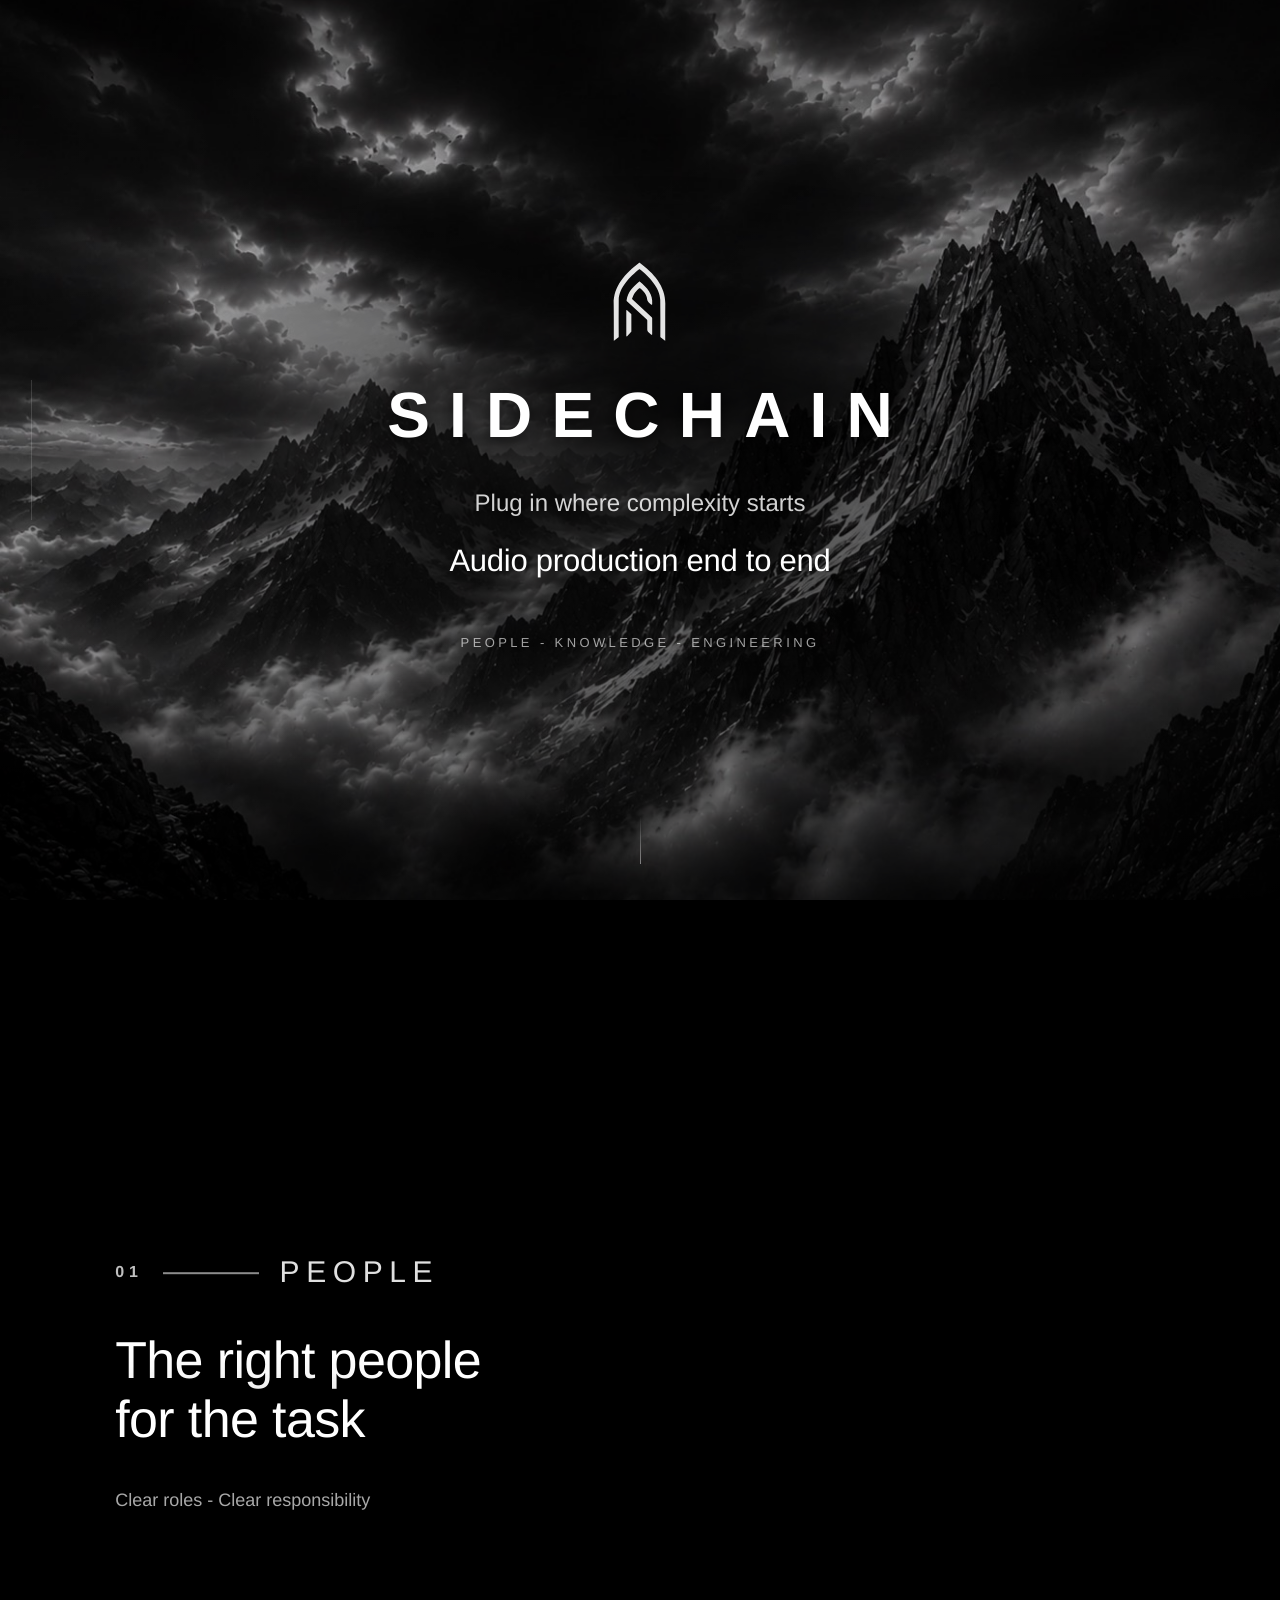
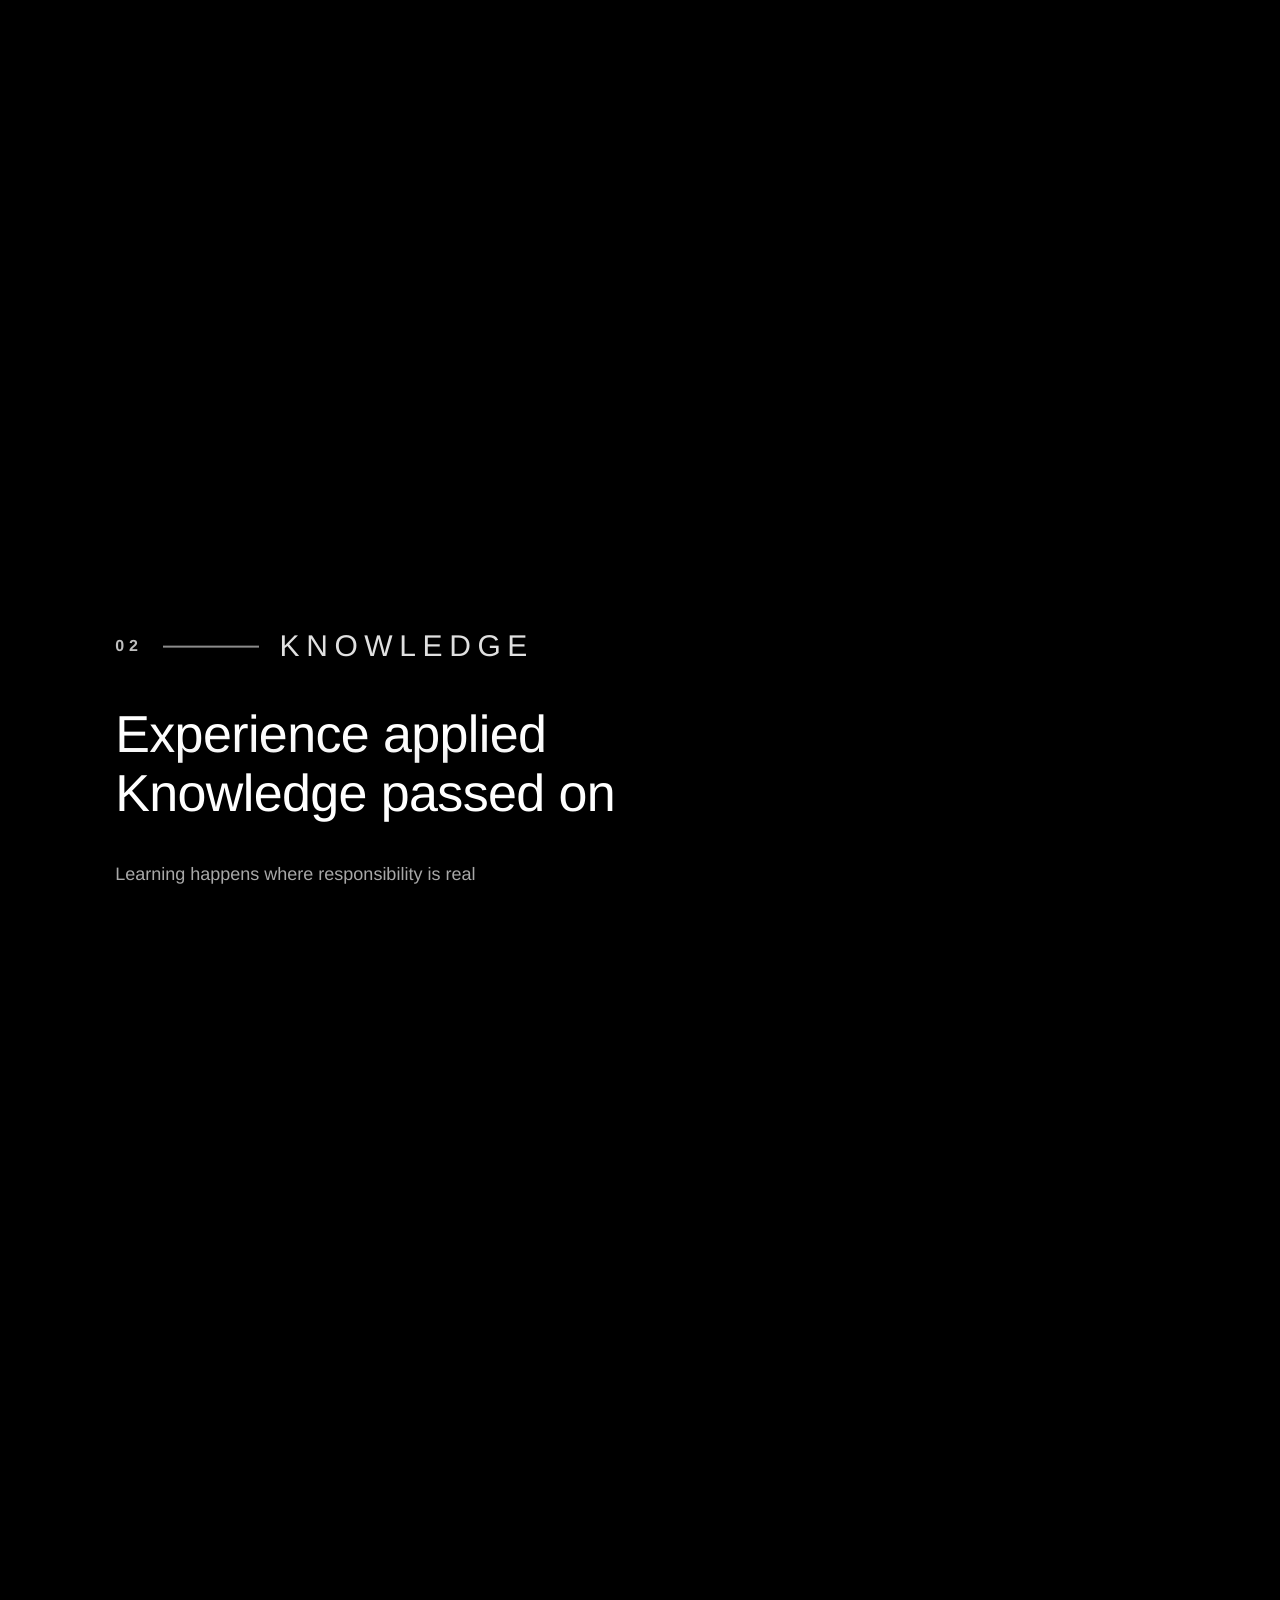
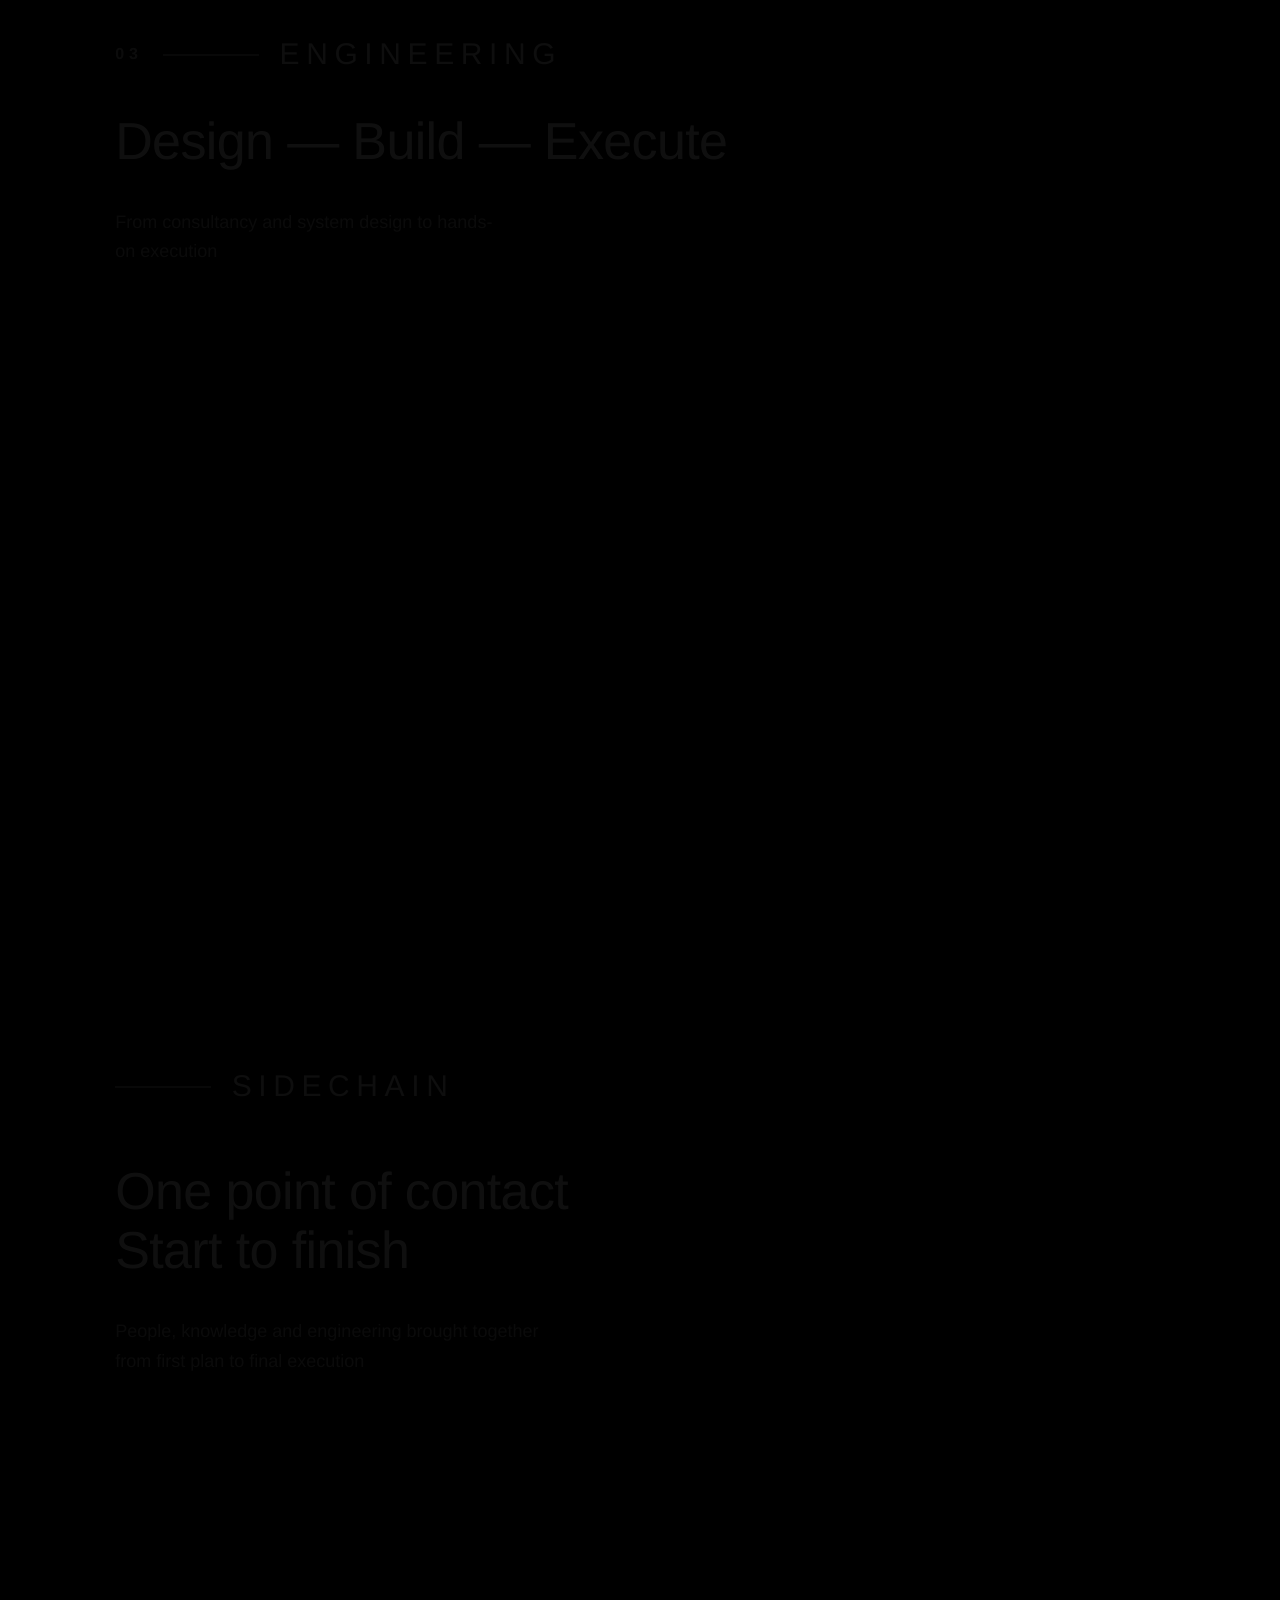
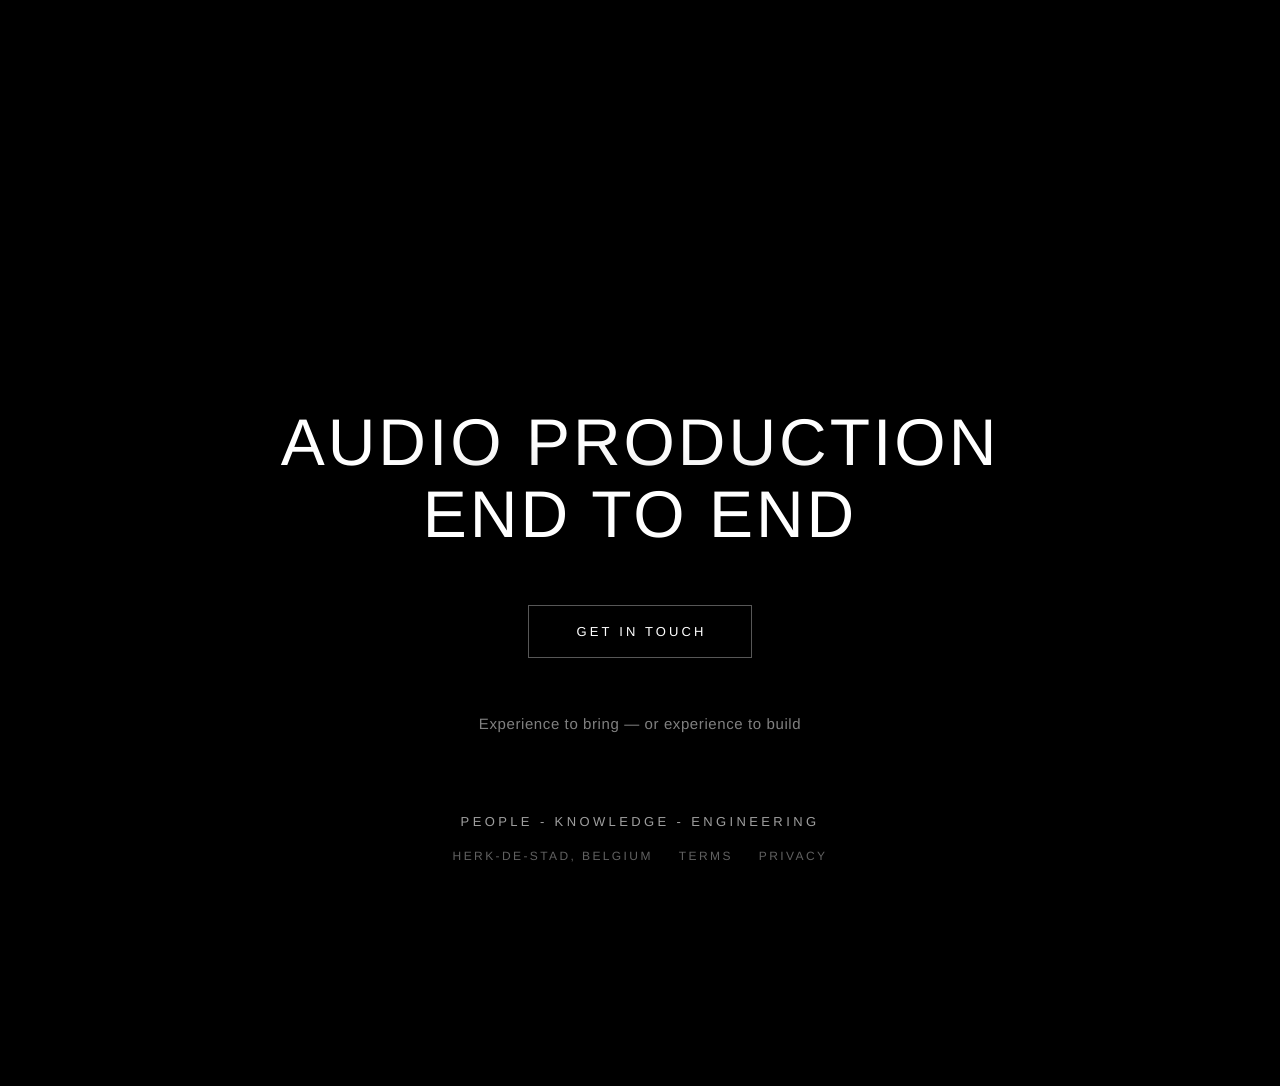
==== commit 7dc05125: "Put the legal pages where people look for them One line at the foot of the landing page: where the c" ====
--- a/index.html
+++ b/index.html
@@ -49,7 +49,7 @@
         "logo": "https://sidechain.global/brand/icon-512.png",
         "image": "https://sidechain.global/og-card.png",
         "description": "Audio production end to end. People, knowledge and engineering for live production.",
-        "legalName": "Sound Waves",
+        "legalName": "Sound Waves CommV",
         "email": "hello@sidechain.global",
         "telephone": "+32472349624",
         "vatID": "BE0670983741",
@@ -253,10 +253,14 @@
 
           <p class="elements elements-close">People - Knowledge - Engineering</p>
 
-          <!-- The only geography on the home page. Not a footer: a company
-               that exists somewhere, and a word for a crawler that otherwise
-               has none. -->
-          <p class="place">Herk-de-Stad, Belgium</p>
+          <!-- The whole footer, in one line. Geography so the page says
+               where the company is, and the legal pages where people look for
+               them rather than two clicks behind a button. -->
+          <p class="place">
+            <span>Herk-de-Stad, Belgium</span>
+            <a href="/terms/">Terms</a>
+            <a href="/privacy/">Privacy</a>
+          </p>
         </div>
       </section>
 
--- a/style.css
+++ b/style.css
@@ -452,12 +452,29 @@
 .elements-close { margin-top: clamp(48px, 9vh, 90px); }
 
 .place {
+  display: flex;
+  flex-wrap: wrap;
+  justify-content: center;
+  gap: 6px clamp(14px, 2.2vw, 26px);
   font-size: clamp(10px, 1.1vw, 12px);
   letter-spacing: 0.20em;
   text-transform: uppercase;
   color: rgba(255,255,255,.38);
   margin-top: clamp(14px, 2.2vh, 20px);
   text-shadow: 0 0 24px rgba(0,0,0,.9);
+}
+
+.place a {
+  border-bottom: 1px solid transparent;
+  padding-bottom: 2px;
+  transition: color .25s ease, border-bottom-color .25s ease;
+}
+
+.place a:hover,
+.place a:focus-visible {
+  color: rgba(255,255,255,.85);
+  border-bottom-color: rgba(255,255,255,.4);
+  outline: none;
 }
 
 
@@ -659,6 +676,131 @@
 }
 
 
+.legalLinks {
+  margin-top: clamp(26px, 4vh, 38px);
+  font-size: clamp(11px, 1.2vw, 13px);
+  letter-spacing: 0.14em;
+  text-transform: uppercase;
+  color: var(--muted2);
+}
+
+.legalLinks a + a { margin-left: clamp(16px, 2.5vw, 30px); }
+
+.legalLinks a {
+  border-bottom: 1px solid rgba(255,255,255,.18);
+  padding-bottom: 3px;
+  transition: color .25s ease, border-bottom-color .25s ease;
+}
+
+.legalLinks a:hover { color: var(--fg); border-bottom-color: rgba(255,255,255,.5); }
+
+
+/* ═══ LEGAL PAGES ════════════════════════════════════════════════════
+   Same world, held further back. A long text over moving weather is a fight,
+   so the veil goes opaque and the landscape drops to a suggestion behind it. */
+
+.legalPage .env-veil {
+  opacity: 1;
+  background: linear-gradient(to bottom, rgba(0,0,0,.86), rgba(0,0,0,.78) 40%, rgba(0,0,0,.92));
+}
+
+.legalPage .env-media { filter: brightness(.5); }
+
+.legal {
+  position: relative;
+  z-index: 2;
+  width: min(720px, 88vw);
+  margin: 0 auto;
+  padding: clamp(96px, 16vh, 150px) 0 clamp(70px, 12vh, 110px);
+}
+
+.legalHead { margin-bottom: clamp(44px, 7vh, 76px); }
+
+.legalTitle {
+  font-size: clamp(28px, 4vw, 46px);
+  font-weight: 500;
+  line-height: 1.1;
+  letter-spacing: -0.012em;
+  color: var(--fg);
+  margin-top: clamp(22px, 3.5vh, 32px);
+}
+
+.legalEntity {
+  font-size: clamp(13px, 1.4vw, 15px);
+  color: var(--muted2);
+  letter-spacing: 0.06em;
+  margin-top: 12px;
+}
+
+.legalDate {
+  font-size: clamp(11px, 1.2vw, 13px);
+  letter-spacing: 0.14em;
+  text-transform: uppercase;
+  color: rgba(255,255,255,.38);
+  margin-top: 14px;
+}
+
+.legalSection { margin-bottom: clamp(34px, 5.5vh, 54px); }
+
+.legalSection h2 {
+  display: flex;
+  gap: 14px;
+  font-size: clamp(13px, 1.4vw, 15px);
+  font-weight: 500;
+  letter-spacing: 0.18em;
+  text-transform: uppercase;
+  color: var(--fg);
+  margin-bottom: clamp(14px, 2.4vh, 22px);
+  padding-bottom: 12px;
+  border-bottom: 1px solid rgba(255,255,255,.14);
+}
+
+.legalNum {
+  color: rgba(255,255,255,.42);
+  font-variant-numeric: tabular-nums;
+  min-width: 2.2em;
+}
+
+.legal p,
+.legal li {
+  font-size: clamp(14px, 1.45vw, 16px);
+  font-weight: 300;
+  line-height: 1.72;
+  color: var(--muted);
+  text-wrap: pretty;
+}
+
+.legal p + p { margin-top: 12px; }
+
+.legal ul {
+  list-style: none;
+  margin: 12px 0;
+  padding-left: 2.2em;
+}
+
+.legal li {
+  position: relative;
+  color: var(--muted2);
+  padding: 2px 0;
+}
+
+.legal li::before {
+  content: '';
+  position: absolute;
+  left: -1.4em;
+  top: .92em;
+  width: 12px;
+  height: 1px;
+  background: rgba(255,255,255,.3);
+}
+
+.legalFoot {
+  margin-top: clamp(50px, 8vh, 84px);
+  padding-top: clamp(26px, 4vh, 38px);
+  border-top: 1px solid rgba(255,255,255,.12);
+}
+
+
 /* ═══ MOBILE ═════════════════════════════════════════════════════════
    Video off below 720px: a fixed, looping video behind a scrolling page
    is the single most expensive thing on a phone, and hero.jpg with the
@@ -690,6 +832,9 @@
   .statement-close { font-size: clamp(21px, 6.4vw, 44px); letter-spacing: 0.03em; }
   .chHead    { font-size: clamp(20px, 5.5vw, 38px); }
   .backMark  { width: 30px; }
+  .legal     { padding-top: clamp(84px, 14vh, 120px); }
+  .legalSection h2 { flex-direction: column; gap: 6px; }
+  .legalNum  { min-width: 0; }
   .msg       { max-width: 100%; }
   .backWord  { font-size: 10px; letter-spacing: 0.22em; text-indent: 0.22em; }
   .ch-sum    { min-height: 112svh; }
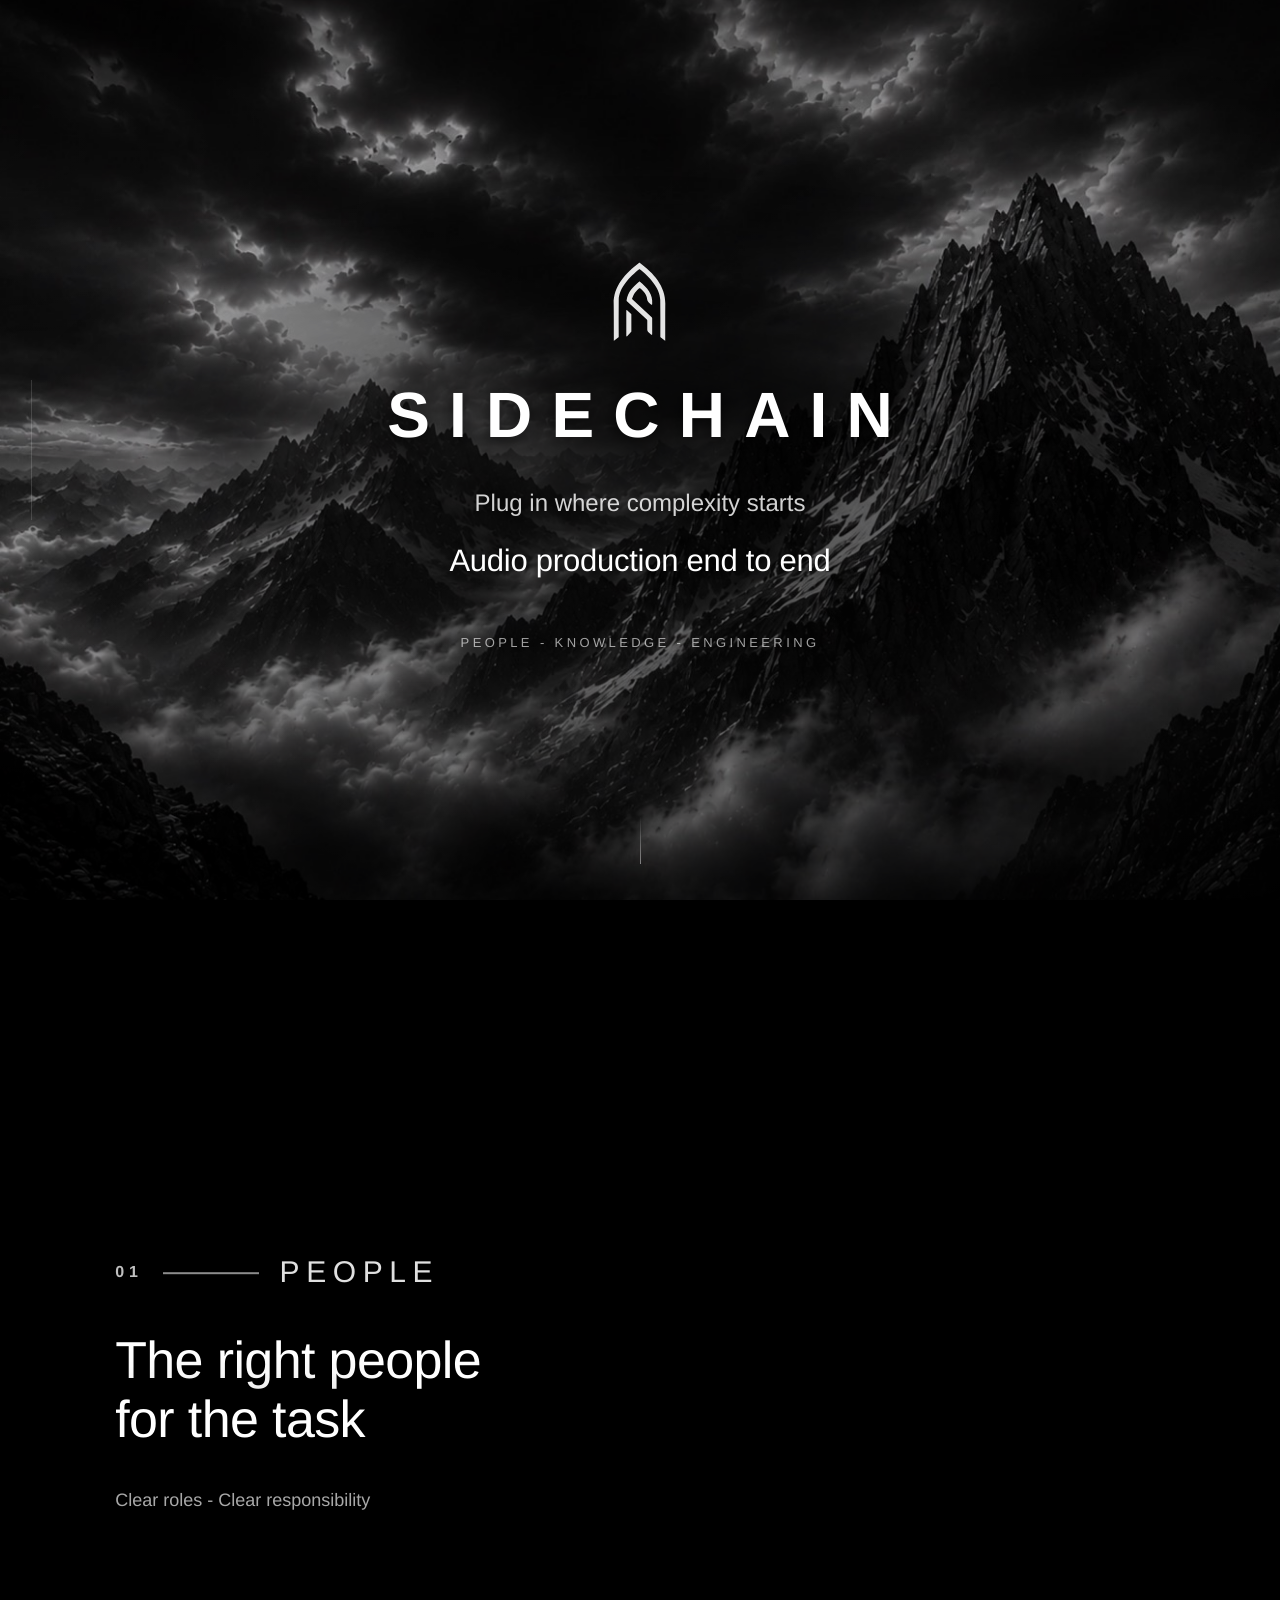
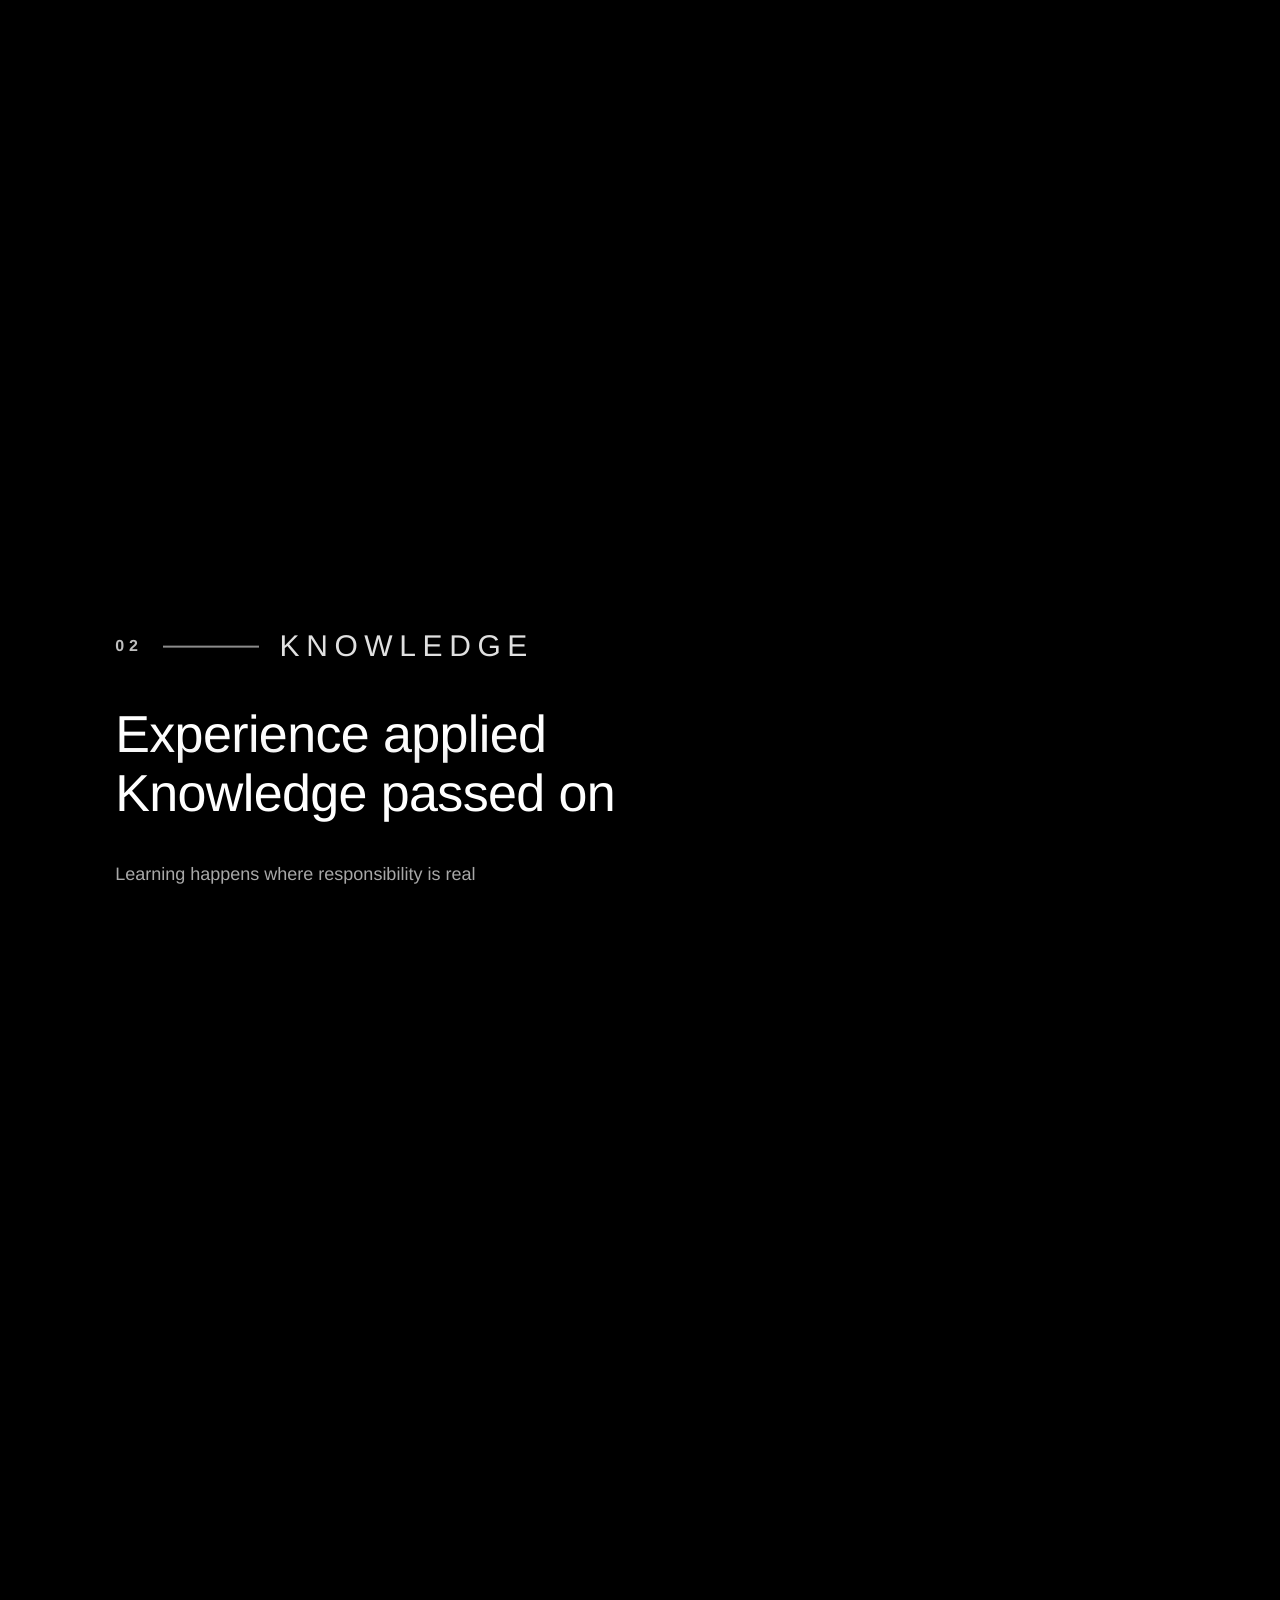
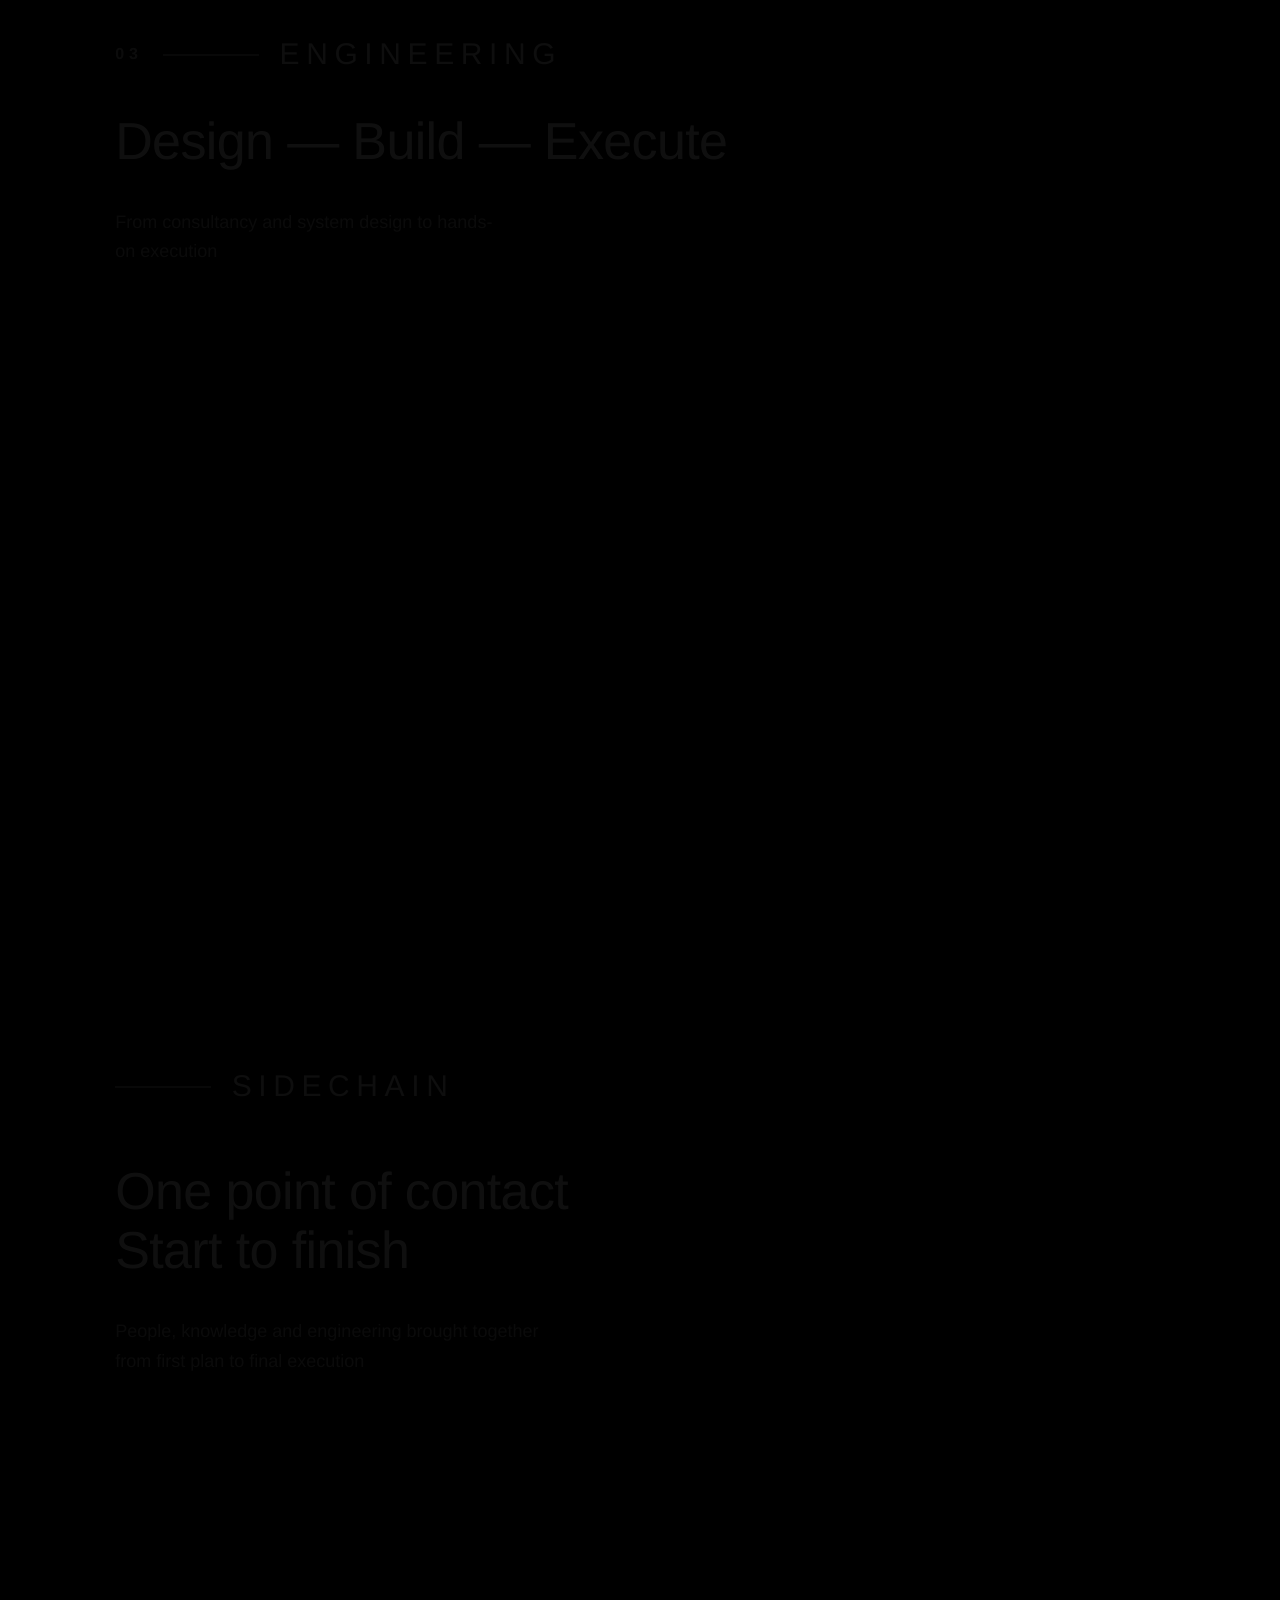
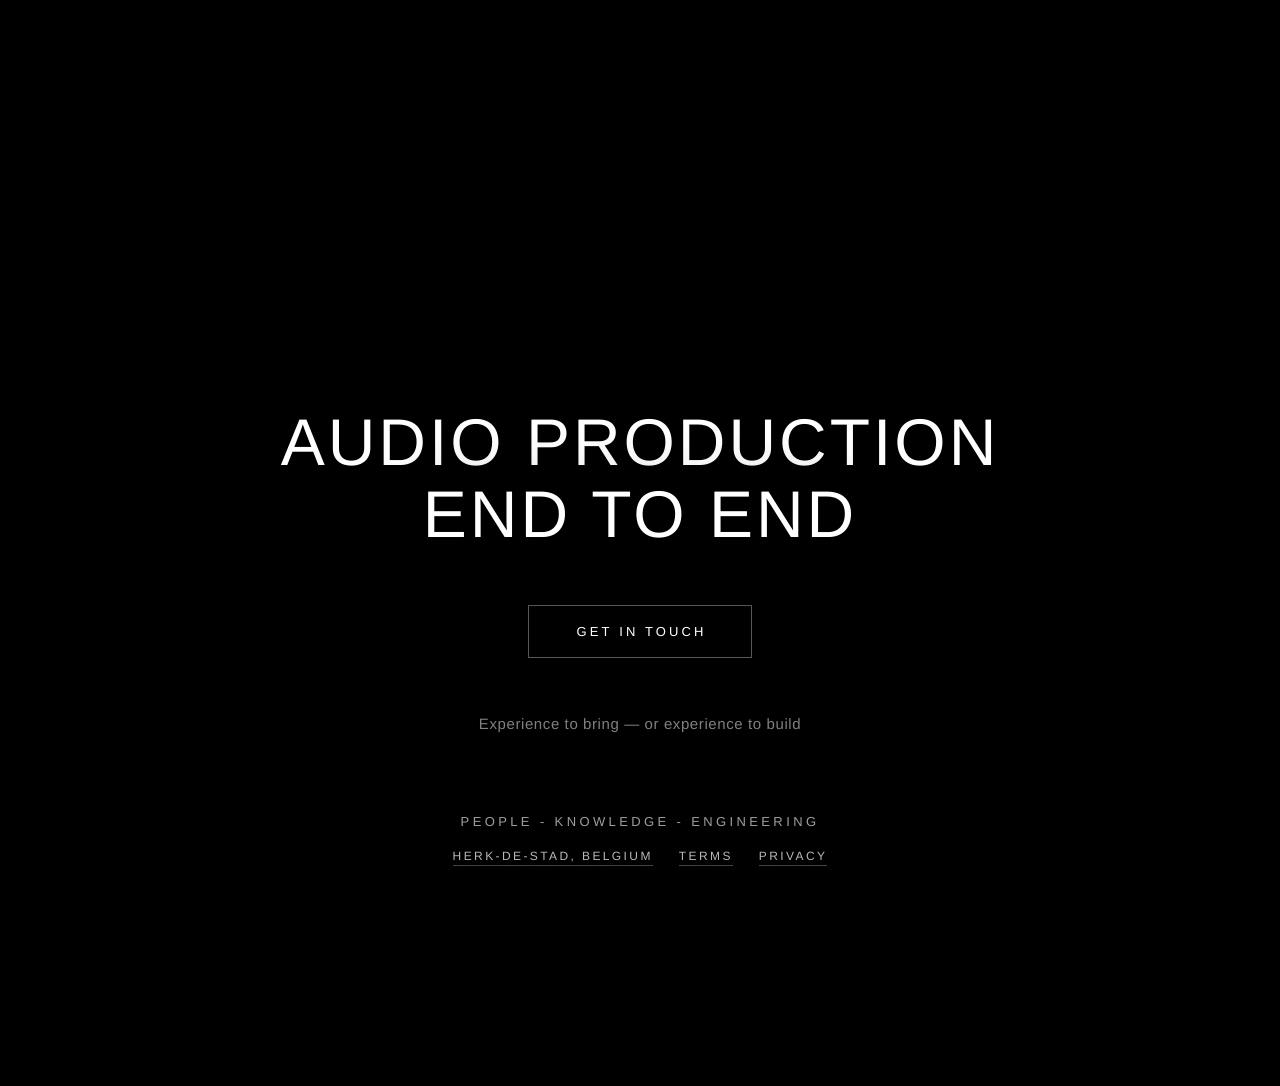
==== commit f5dcc2ec: "Make the location a link to the contact page Three items in the footer line, all of them go somewher" ====
--- a/index.html
+++ b/index.html
@@ -257,7 +257,7 @@
                where the company is, and the legal pages where people look for
                them rather than two clicks behind a button. -->
           <p class="place">
-            <span>Herk-de-Stad, Belgium</span>
+            <a href="/contact/">Herk-de-Stad, Belgium</a>
             <a href="/terms/">Terms</a>
             <a href="/privacy/">Privacy</a>
           </p>
--- a/style.css
+++ b/style.css
@@ -459,13 +459,14 @@
   font-size: clamp(10px, 1.1vw, 12px);
   letter-spacing: 0.20em;
   text-transform: uppercase;
-  color: rgba(255,255,255,.38);
+  color: rgba(255,255,255,.50);
   margin-top: clamp(14px, 2.2vh, 20px);
   text-shadow: 0 0 24px rgba(0,0,0,.9);
 }
 
 .place a {
-  border-bottom: 1px solid transparent;
+  color: rgba(255,255,255,.72);
+  border-bottom: 1px solid rgba(255,255,255,.28);
   padding-bottom: 2px;
   transition: color .25s ease, border-bottom-color .25s ease;
 }
@@ -799,6 +800,35 @@
   padding-top: clamp(26px, 4vh, 38px);
   border-top: 1px solid rgba(255,255,255,.12);
 }
+
+
+/* The way out of a legal page. Thin enough to belong to the hairline
+   language, with a hit area far bigger than the mark it draws. */
+.closeX {
+  position: fixed;
+  z-index: 3;
+  top: max(16px, 2.4vh);
+  right: max(14px, 1.8vw);
+  width: 46px;
+  height: 46px;
+  display: grid;
+  place-items: center;
+  opacity: .62;
+  transition: opacity .25s ease;
+}
+
+.closeX:hover,
+.closeX:focus-visible { opacity: 1; outline: none; }
+
+.closeX svg {
+  width: 19px;
+  height: 19px;
+  fill: none;
+  stroke: rgba(255,255,255,.9);
+  stroke-width: 1.1;
+}
+
+.closeX:focus-visible svg { stroke: #fff; }
 
 
 /* ═══ MOBILE ═════════════════════════════════════════════════════════
